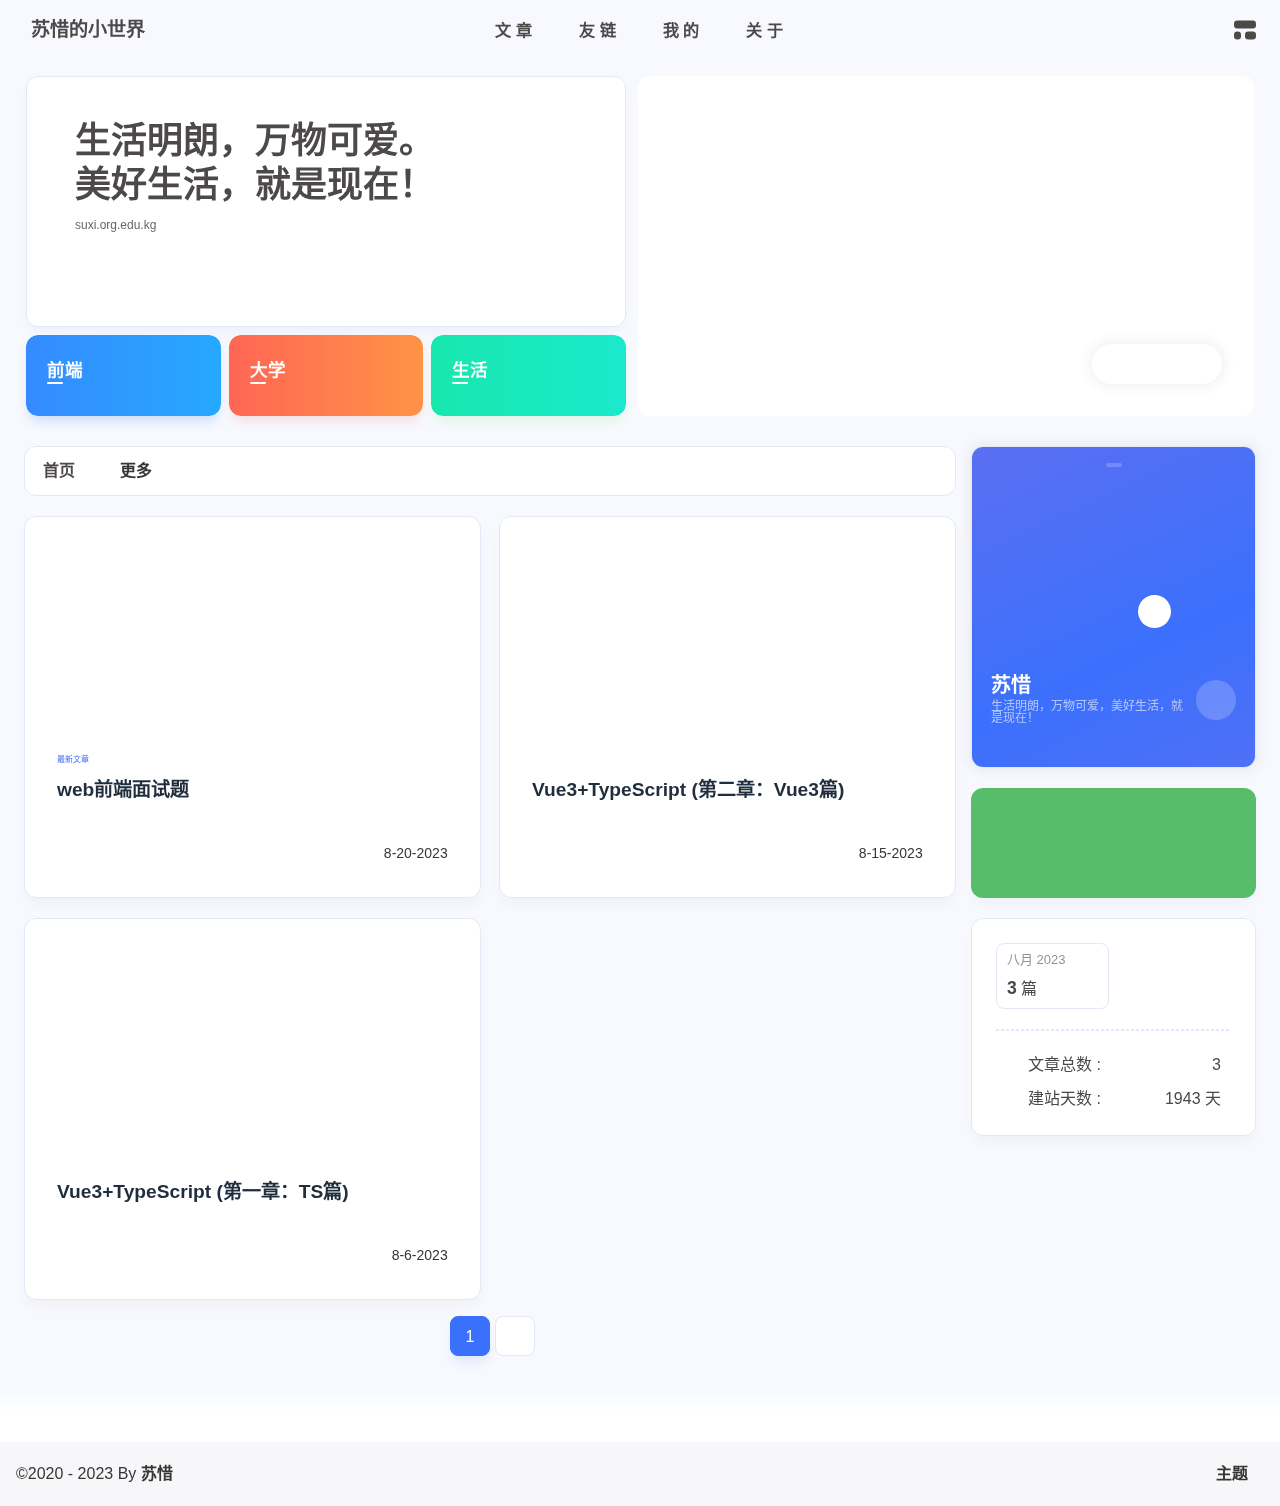
==== index.html @ 39a4e8c7 "Site updated: 2023-09-07 17:21:42" ====
<!DOCTYPE html><html lang="zh-CN" data-theme="light"><head><meta charset="UTF-8"><meta http-equiv="X-UA-Compatible" content="IE=edge"><meta name="viewport" content="width=device-width, initial-scale=1.0, user-scalable=no"><title>苏惜的小世界 - 生活明朗，万物可爱，美好生活，就是现在！</title><meta name="author" content="苏惜"><meta name="copyright" content="苏惜"><meta name="format-detection" content="telephone=no"><meta name="theme-color" content="#f7f9fe"><meta name="mobile-web-app-capable" content="yes"><meta name="apple-touch-fullscreen" content="yes"><meta name="apple-mobile-web-app-title" content="苏惜的小世界"><meta name="application-name" content="苏惜的小世界"><meta name="apple-mobile-web-app-capable" content="yes"><meta name="apple-mobile-web-app-status-bar-style" content="#f7f9fe"><meta property="og:type" content="website"><meta property="og:title" content="苏惜的小世界"><meta property="og:url" content="http://example.com/index.html"><meta property="og:site_name" content="苏惜的小世界"><meta property="og:description"><meta property="og:locale" content="zh-CN"><meta property="og:image" content="http://example.com/img/userimg.jpg"><meta property="article:author" content="苏惜"><meta property="article:tag"><meta name="twitter:card" content="summary"><meta name="twitter:image" content="http://example.com/img/userimg.jpg"><meta name="description"><link rel="shortcut icon" href="/img/userimg.jpg"><link rel="canonical" href="http://example.com/"><link rel="preconnect" href="//npm.elemecdn.com"/><link rel="preconnect" href="//npm.onmicrosoft.cn"/><meta name="google-site-verification" content="xxx"/><meta name="baidu-site-verification" content="code-xxx"/><meta name="msvalidate.01" content="xxx"/><link rel="stylesheet" href="/css/index.css"><link rel="stylesheet" href="https://cdn.cbd.int/node-snackbar@0.1.16/dist/snackbar.min.css" media="print" onload="this.media='all'"><link rel="stylesheet" href="https://cdn.cbd.int/@fancyapps/ui@5.0.20/dist/fancybox/fancybox.css" media="print" onload="this.media='all'"><script>const GLOBAL_CONFIG = {
  linkPageTop: undefined,
  postHeadAiDescription: {"enable":true,"gptName":"AnZhiYu","mode":"local","switchBtn":false,"btnLink":"https://afdian.net/item/886a79d4db6711eda42a52540025c377","randomNum":3,"basicWordCount":1000,"key":"xxxx","Referer":"https://xx.xx/"},
  diytitle: {"enable":true,"leaveTitle":"w(ﾟДﾟ)w 不要走！再看看嘛！","backTitle":"♪(^∇^*)欢迎肥来！"},
  LA51: undefined,
  greetingBox: undefined,
  twikooEnvId: '',
  commentBarrageConfig:undefined,
  root: '/',
  preloader: {"source":3},
  friends_vue_info: undefined,
  navMusic: true,
  mainTone: undefined,
  authorStatus: {"skills":null},
  algolia: undefined,
  localSearch: undefined,
  translate: {"defaultEncoding":2,"translateDelay":0,"msgToTraditionalChinese":"繁","msgToSimplifiedChinese":"简","rightMenuMsgToTraditionalChinese":"转为繁体","rightMenuMsgToSimplifiedChinese":"转为简体"},
  noticeOutdate: {"limitDay":365,"position":"top","messagePrev":"It has been","messageNext":"days since the last update, the content of the article may be outdated."},
  highlight: {"plugin":"highlighjs","highlightCopy":true,"highlightLang":true,"highlightHeightLimit":330},
  copy: {
    success: '复制成功',
    error: '复制错误',
    noSupport: '浏览器不支持'
  },
  relativeDate: {
    homepage: false,
    simplehomepage: true,
    post: false
  },
  runtime: '天',
  date_suffix: {
    just: '刚刚',
    min: '分钟前',
    hour: '小时前',
    day: '天前',
    month: '个月前'
  },
  copyright: {"copy":true,"copyrightEbable":false,"limitCount":50,"languages":{"author":"作者: 苏惜","link":"链接: ","source":"来源: 苏惜的小世界","info":"著作权归作者所有。商业转载请联系作者获得授权，非商业转载请注明出处。","copySuccess":"复制成功，复制和转载请标注本文地址"}},
  lightbox: 'fancybox',
  Snackbar: {"chs_to_cht":"你已切换为繁体","cht_to_chs":"你已切换为简体","day_to_night":"你已切换为深色模式","night_to_day":"你已切换为浅色模式","bgLight":"#3b70fc","bgDark":"#1f1f1f","position":"top-center"},
  source: {
    justifiedGallery: {
      js: 'https://cdn.cbd.int/flickr-justified-gallery@2.1.2/dist/fjGallery.min.js',
      css: 'https://cdn.cbd.int/flickr-justified-gallery@2.1.2/dist/fjGallery.css'
    }
  },
  isPhotoFigcaption: false,
  islazyload: true,
  isAnchor: false,
  shortcutKey: undefined,
  autoDarkmode: true
}</script><script id="config-diff">var GLOBAL_CONFIG_SITE = {
  configTitle: '苏惜的小世界',
  title: '苏惜的小世界',
  postAI: '',
  pageFillDescription: '',
  isPost: false,
  isHome: true,
  isHighlightShrink: false,
  isToc: false,
  postUpdate: '2023-09-07 17:21:39',
  postMainColor: '',
}</script><noscript><style type="text/css">
  #nav {
    opacity: 1
  }
  .justified-gallery img {
    opacity: 1
  }

  #recent-posts time,
  #post-meta time {
    display: inline !important
  }
</style></noscript><script>(win=>{
      win.saveToLocal = {
        set: (key, value, ttl) => {
          if (ttl === 0) return
          const now = Date.now()
          const expiry = now + ttl * 86400000
          const item = {
            value,
            expiry
          }
          localStorage.setItem(key, JSON.stringify(item))
        },
      
        get: key => {
          const itemStr = localStorage.getItem(key)
      
          if (!itemStr) {
            return undefined
          }
          const item = JSON.parse(itemStr)
          const now = Date.now()
      
          if (now > item.expiry) {
            localStorage.removeItem(key)
            return undefined
          }
          return item.value
        }
      }
    
      win.getScript = (url, attr = {}) => new Promise((resolve, reject) => {
        const script = document.createElement('script')
        script.src = url
        script.async = true
        script.onerror = reject
        script.onload = script.onreadystatechange = function() {
          const loadState = this.readyState
          if (loadState && loadState !== 'loaded' && loadState !== 'complete') return
          script.onload = script.onreadystatechange = null
          resolve()
        }

        Object.keys(attr).forEach(key => {
          script.setAttribute(key, attr[key])
        })

        document.head.appendChild(script)
      })
    
      win.getCSS = (url, id = false) => new Promise((resolve, reject) => {
        const link = document.createElement('link')
        link.rel = 'stylesheet'
        link.href = url
        if (id) link.id = id
        link.onerror = reject
        link.onload = link.onreadystatechange = function() {
          const loadState = this.readyState
          if (loadState && loadState !== 'loaded' && loadState !== 'complete') return
          link.onload = link.onreadystatechange = null
          resolve()
        }
        document.head.appendChild(link)
      })
    
      win.activateDarkMode = () => {
        document.documentElement.setAttribute('data-theme', 'dark')
        if (document.querySelector('meta[name="theme-color"]') !== null) {
          document.querySelector('meta[name="theme-color"]').setAttribute('content', '#18171d')
        }
      }
      win.activateLightMode = () => {
        document.documentElement.setAttribute('data-theme', 'light')
        if (document.querySelector('meta[name="theme-color"]') !== null) {
          document.querySelector('meta[name="theme-color"]').setAttribute('content', '#f7f9fe')
        }
      }
      const t = saveToLocal.get('theme')
    
          const isDarkMode = window.matchMedia('(prefers-color-scheme: dark)').matches
          const isLightMode = window.matchMedia('(prefers-color-scheme: light)').matches
          const isNotSpecified = window.matchMedia('(prefers-color-scheme: no-preference)').matches
          const hasNoSupport = !isDarkMode && !isLightMode && !isNotSpecified

          if (t === undefined) {
            if (isLightMode) activateLightMode()
            else if (isDarkMode) activateDarkMode()
            else if (isNotSpecified || hasNoSupport) {
              const now = new Date()
              const hour = now.getHours()
              const isNight = hour <= 6 || hour >= 18
              isNight ? activateDarkMode() : activateLightMode()
            }
            window.matchMedia('(prefers-color-scheme: dark)').addListener(e => {
              if (saveToLocal.get('theme') === undefined) {
                e.matches ? activateDarkMode() : activateLightMode()
              }
            })
          } else if (t === 'light') activateLightMode()
          else activateDarkMode()
        
      const asideStatus = saveToLocal.get('aside-status')
      if (asideStatus !== undefined) {
        if (asideStatus === 'hide') {
          document.documentElement.classList.add('hide-aside')
        } else {
          document.documentElement.classList.remove('hide-aside')
        }
      }
    
      const detectApple = () => {
        if(/iPad|iPhone|iPod|Macintosh/.test(navigator.userAgent)){
          document.documentElement.classList.add('apple')
        }
      }
      detectApple()
    })(window)</script><meta name="generator" content="Hexo 6.3.0"></head><body data-type="anzhiyu"><div id="web_bg"></div><div id="an_music_bg"></div><div id="loading-box" onclick="document.getElementById(&quot;loading-box&quot;).classList.add(&quot;loaded&quot;)"><div class="loading-bg"><img class="loading-img nolazyload" alt="加载头像" src="/img/userimg.jpg"/><div class="loading-image-dot"></div></div></div><script>const preloader = {
  endLoading: () => {
    document.getElementById('loading-box').classList.add("loaded");
  },
  initLoading: () => {
    document.getElementById('loading-box').classList.remove("loaded")
  }
}
window.addEventListener('load',()=> { preloader.endLoading() })
setTimeout(function(){preloader.endLoading();},10000)

if (true) {
  document.addEventListener('pjax:send', () => { preloader.initLoading() })
  document.addEventListener('pjax:complete', () => { preloader.endLoading() })
}</script><link rel="stylesheet" href="https://cdn.cbd.int/anzhiyu-theme-static@1.0.0/progress_bar/progress_bar.css"/><script async="async" src="https://cdn.cbd.int/pace-js@1.2.4/pace.min.js" data-pace-options="{ &quot;restartOnRequestAfter&quot;:false,&quot;eventLag&quot;:false}"></script><div class="page" id="body-wrap"><header class="not-top-img" id="page-header"><nav id="nav"><div id="nav-group"><span id="blog_name"><a id="site-name" href="/" accesskey="h"><div class="title">苏惜的小世界</div><i class="anzhiyufont anzhiyu-icon-house-chimney"></i></a></span><div class="mask-name-container"><div id="name-container"><a id="page-name" href="javascript:anzhiyu.scrollToDest(0, 500)">PAGE_NAME</a></div></div><div id="menus"><div class="menus_items"><div class="menus_item"><a class="site-page" href="javascript:void(0);"><span> 文章</span></a><ul class="menus_item_child"><li><a class="site-page child faa-parent animated-hover" href="/archives/"><i class="anzhiyufont anzhiyu-icon-box-archive faa-tada" style="font-size: 0.9em;"></i><span> 文章总览</span></a></li><li><a class="site-page child faa-parent animated-hover" href="/categories/"><i class="anzhiyufont anzhiyu-icon-shapes faa-tada" style="font-size: 0.9em;"></i><span> 分类</span></a></li><li><a class="site-page child faa-parent animated-hover" href="/tags/"><i class="anzhiyufont anzhiyu-icon-tags faa-tada" style="font-size: 0.9em;"></i><span> 标签</span></a></li></ul></div><div class="menus_item"><a class="site-page" href="javascript:void(0);"><span> 友链</span></a><ul class="menus_item_child"><li><a class="site-page child faa-parent animated-hover" href="/link/"><i class="anzhiyufont anzhiyu-icon-link faa-tada" style="font-size: 0.9em;"></i><span> 友人帐</span></a></li><li><a class="site-page child faa-parent animated-hover" href="/fcircle/"><i class="anzhiyufont anzhiyu-icon-artstation faa-tada" style="font-size: 0.9em;"></i><span> 朋友圈</span></a></li><li><a class="site-page child faa-parent animated-hover" href="/comments/"><i class="anzhiyufont anzhiyu-icon-envelope faa-tada" style="font-size: 0.9em;"></i><span> 留言板</span></a></li></ul></div><div class="menus_item"><a class="site-page" href="javascript:void(0);"><span> 我的</span></a><ul class="menus_item_child"><li><a class="site-page child faa-parent animated-hover" href="/music/"><i class="anzhiyufont anzhiyu-icon-music faa-tada" style="font-size: 0.9em;"></i><span> 音乐馆</span></a></li><li><a class="site-page child faa-parent animated-hover" href="/album/"><i class="anzhiyufont anzhiyu-icon-images faa-tada" style="font-size: 0.9em;"></i><span> 相册集</span></a></li><li><a class="site-page child faa-parent animated-hover" href="/air-conditioner/"><i class="anzhiyufont anzhiyu-icon-fan faa-tada" style="font-size: 0.9em;"></i><span> 小空调</span></a></li></ul></div><div class="menus_item"><a class="site-page" href="javascript:void(0);"><span> 关于</span></a><ul class="menus_item_child"><li><a class="site-page child faa-parent animated-hover" href="/about/"><i class="anzhiyufont anzhiyu-icon-paper-plane faa-tada" style="font-size: 0.9em;"></i><span> 关于本人</span></a></li><li><a class="site-page child faa-parent animated-hover" href="/essay/"><i class="anzhiyufont anzhiyu-icon-lightbulb faa-tada" style="font-size: 0.9em;"></i><span> 闲言碎语</span></a></li><li><a class="site-page child faa-parent animated-hover" href="javascript:toRandomPost()"><i class="anzhiyufont anzhiyu-icon-shoe-prints1 faa-tada" style="font-size: 0.9em;"></i><span> 随便逛逛</span></a></li></ul></div></div></div><div id="nav-right"><div class="nav-button" id="randomPost_button"><a class="site-page" onclick="toRandomPost()" title="随机前往一个文章" href="javascript:void(0);"><i class="anzhiyufont anzhiyu-icon-dice"></i></a></div><input id="center-console" type="checkbox"/><label class="widget" for="center-console" title="中控台" onclick="anzhiyu.switchConsole();"><i class="left"></i><i class="widget center"></i><i class="widget right"></i></label><div id="console"><div class="console-card-group-reward"><ul class="reward-all console-card"><li class="reward-item"><a href="/img/wxewm.png" target="_blank"><img class="post-qr-code-img" alt="微信" src= "[data-uri]" onerror="this.onerror=null,this.src=&quot;/img/404.jpg&quot;" data-lazy-src="/img/wxewm.png"/></a><div class="post-qr-code-desc">微信</div></li><li class="reward-item"><a href="/img/zfbewm.png" target="_blank"><img class="post-qr-code-img" alt="支付宝" src= "[data-uri]" onerror="this.onerror=null,this.src=&quot;/img/404.jpg&quot;" data-lazy-src="/img/zfbewm.png"/></a><div class="post-qr-code-desc">支付宝</div></li></ul></div><div class="console-card-group"><div class="console-card-group-left"><div class="console-card" id="card-newest-comments"><div class="card-content"><div class="author-content-item-tips">互动</div><span class="author-content-item-title"> 最新评论</span></div><div class="aside-list"><span>正在加载中...</span></div></div></div><div class="console-card-group-right"><div class="console-card tags"><div class="card-content"><div class="author-content-item-tips">兴趣点</div><span class="author-content-item-title">寻找你感兴趣的领域</span></div></div><div class="console-card history"><div class="item-headline"><i class="anzhiyufont anzhiyu-icon-box-archiv"></i><span>文章</span></div><div class="card-archives"><div class="item-headline"><i class="anzhiyufont anzhiyu-icon-archive"></i><span>归档</span></div><ul class="card-archive-list"><li class="card-archive-list-item"><a class="card-archive-list-link" href="/archives/2023/08/"><span class="card-archive-list-date">八月 2023</span><div class="card-archive-list-count-group"><span class="card-archive-list-count">3</span><span>篇</span></div></a></li></ul></div><hr/></div></div></div><div class="button-group"><div class="console-btn-item"><a class="darkmode_switchbutton" title="显示模式切换" href="javascript:void(0);"><i class="anzhiyufont anzhiyu-icon-moon"></i></a></div><div class="console-btn-item" id="consoleHideAside" onclick="anzhiyu.hideAsideBtn()" title="边栏显示控制"><a class="asideSwitch"><i class="anzhiyufont anzhiyu-icon-arrows-left-right"></i></a></div><div class="console-btn-item on" id="consoleCommentBarrage" onclick="anzhiyu.switchCommentBarrage()" title="热评开关"><a class="commentBarrage"><i class="anzhiyufont anzhiyu-icon-message"></i></a></div><div class="console-btn-item" id="consoleMusic" onclick="anzhiyu.musicToggle()" title="音乐开关"><a class="music-switch"><i class="anzhiyufont anzhiyu-icon-music"></i></a></div></div><div class="console-mask" onclick="anzhiyu.hideConsole()" href="javascript:void(0);"></div></div><div class="nav-button" id="nav-totop"><a class="totopbtn" href="javascript:void(0);"><i class="anzhiyufont anzhiyu-icon-arrow-up"></i><span id="percent" onclick="anzhiyu.scrollToDest(0,500)">0</span></a></div><div id="toggle-menu"><a class="site-page" href="javascript:void(0);" title="切换"><i class="anzhiyufont anzhiyu-icon-bars"></i></a></div></div></div></nav></header><main id="blog-container"><div id="home_top"><div class="swiper_container_card" style="height: auto;width: 100%"><div id="bannerGroup"><div id="random-banner"><div class="banners-title"><div class="banners-title-big">生活明朗，万物可爱。</div><div class="banners-title-big">美好生活，就是现在！</div><div class="banners-title-small">suxi.org.edu.kg</div></div><a id="random-hover" href="javascript:toRandomPost()"><i class="anzhiyufont anzhiyu-icon-paper-plane"></i><div class="bannerText">随便逛逛<i class="anzhiyufont anzhiyu-icon-arrow-right"></i></div></a></div><div class="categoryGroup"><div class="categoryItem" style="box-shadow:var(--anzhiyu-shadow-blue)"><a class="categoryButton blue" onclick="pjax.loadUrl(&quot;/categories/前端开发/&quot;);" href="javascript:void(0);"><span class="categoryButtonText">前端</span><i class="anzhiyufont anzhiyu-icon-dove"></i></a></div><div class="categoryItem" style="box-shadow:var(--anzhiyu-shadow-red)"><a class="categoryButton red" onclick="pjax.loadUrl(&quot;/categories/大学生涯/&quot;);" href="javascript:void(0);"><span class="categoryButtonText">大学</span><i class="anzhiyufont anzhiyu-icon-fire"></i></a></div><div class="categoryItem" style="box-shadow:var(--anzhiyu-shadow-green)"><a class="categoryButton green" onclick="pjax.loadUrl(&quot;/categories/生活日常/&quot;);" href="javascript:void(0);"><span class="categoryButtonText">生活</span><i class="anzhiyufont anzhiyu-icon-book"></i></a></div></div></div><div class="topGroup"><div class="recent-post-item" onclick="pjax.loadUrl(&quot;/2023/08/06/Vue3+TS%E7%AC%AC%E4%B8%80%E7%AB%A0/&quot;)"><div class="post_cover left_radius"><a href="2023/08/06/Vue3+TS第一章/" title="Vue3+TypeScript (第一章：TS篇)"><span class="recent-post-top-text">荐</span><img class="post_bg" onerror="this.onerror=null;this.src='/img/404.jpg'" alt="cover" src= "[data-uri]" onerror="this.onerror=null,this.src=&quot;/img/404.jpg&quot;" data-lazy-src="/img/default_cover.jpg"></a></div><div class="recent-post-info"><a class="article-title" href="2023/08/06/Vue3+TS第一章/" title="Vue3+TypeScript (第一章：TS篇)">Vue3+TypeScript (第一章：TS篇)</a></div></div><div class="recent-post-item" onclick="pjax.loadUrl(&quot;/2023/08/15/Vue3+TS%E7%AC%AC%E4%BA%8C%E7%AB%A0/&quot;)"><div class="post_cover left_radius"><a href="2023/08/15/Vue3+TS第二章/" title="Vue3+TypeScript (第二章：Vue3篇)"><span class="recent-post-top-text">荐</span><img class="post_bg" onerror="this.onerror=null;this.src='/img/404.jpg'" alt="cover" src= "[data-uri]" onerror="this.onerror=null,this.src=&quot;/img/404.jpg&quot;" data-lazy-src="/img/default_cover.jpg"></a></div><div class="recent-post-info"><a class="article-title" href="2023/08/15/Vue3+TS第二章/" title="Vue3+TypeScript (第二章：Vue3篇)">Vue3+TypeScript (第二章：Vue3篇)</a></div></div><div class="recent-post-item" onclick="pjax.loadUrl(&quot;/2023/08/20/%E9%9D%A2%E8%AF%95%E9%A2%98/&quot;)"><div class="post_cover left_radius"><a href="2023/08/20/面试题/" title="web前端面试题"><span class="recent-post-top-text">荐</span><img class="post_bg" onerror="this.onerror=null;this.src='/img/404.jpg'" alt="cover" src= "[data-uri]" onerror="this.onerror=null,this.src=&quot;/img/404.jpg&quot;" data-lazy-src="/img/default_cover.jpg"></a></div><div class="recent-post-info"><a class="article-title" href="2023/08/20/面试题/" title="web前端面试题">web前端面试题</a></div></div><a class="todayCard" id="todayCard" href="/" style="z-index: 1;"><div class="todayCard-info"><div class="todayCard-tips">新品主题</div><div class="todayCard-title">Theme-SuXi</div></div><img class="todayCard-cover" src= "[data-uri]" onerror="this.onerror=null,this.src=&quot;/img/404.jpg&quot;" data-lazy-src="https://p7.itc.cn/q_70/images03/20201027/383c274c1c494d9b97b683e3e162c497.jpeg" onerror="this.onerror=null;this.src='/img/404.jpg'" alt="封面"><div class="banner-button-group"><div class="banner-button" onclick="event.stopPropagation();event.preventDefault();anzhiyu.hideTodayCard();"><i class="anzhiyufont anzhiyu-icon-arrow-circle-right"></i><span class="banner-button-text">更多推荐</span></div></div></a></div><link rel="stylesheet"></div></div><div class="layout" id="content-inner"><div class="recent-posts" id="recent-posts"><div id="categoryBar"><div class="category-bar" id="category-bar"><div id="catalog-bar"><div id="catalog-list"><div class="catalog-list-item" id="首页"><a href="/">首页</a></div></div><div class="category-bar-next" id="category-bar-next" onclick="anzhiyu.scrollCategoryBarToRight()"><i class="anzhiyufont anzhiyu-icon-angle-double-right"></i></div><a class="catalog-more" href="/categories/">更多</a></div></div></div><div class="recent-post-item lastestpost-item" onclick="pjax.loadUrl('/2023/08/20/%E9%9D%A2%E8%AF%95%E9%A2%98/')"><a class="unvisited-post" href="/2023/08/20/%E9%9D%A2%E8%AF%95%E9%A2%98/" title="web前端面试题" style="
            left: 90px;">未读</a><div class="post_cover left"><a href="/2023/08/20/%E9%9D%A2%E8%AF%95%E9%A2%98/" title="web前端面试题" style="display: flex;height: 100%;"><img class="post_bg" src= "[data-uri]" onerror="this.onerror=null,this.src=&quot;/img/404.jpg&quot;" data-lazy-src="/img/default_cover.jpg" onerror="this.onerror=null;this.src='/img/404.jpg'" alt="web前端面试题" style="pointer-events: none"></a></div><div class="recent-post-info"><span class="newPost">最新文章</span><a class="article-title" href="/2023/08/20/%E9%9D%A2%E8%AF%95%E9%A2%98/" title="web前端面试题">web前端面试题</a><div class="article-meta-wrap"><span class="post-meta-date"><i class="anzhiyufont anzhiyu-icon-calendar-days" style="font-size: 15px; display:none"></i><span class="article-meta-label">发表于</span><time datetime="2023-08-20T09:30:24.000Z" title="发表于 2023-08-20 17:30:24">2023-08-20</time></span></div><div class="content">JavaScript普通函数与箭头函数的区别?
箭头函数没有原型对象prototype
箭头函数是匿名函数不能作为构造函数不能被new
箭头函数不能当作Generator函数，不能使用yeild关键字。
箭头函数不绑定arguments，取而代之用…rest参数解决
箭头函数不绑定this，会捕获他所在上下文的this值，作为自己的this值
箭头函数的 this永远指向其上下文的this ，任何方法都改变不了其指向，如 call() , bind() , apply()

Generator函数Generator函数也叫生成器函数是 ES6提供的一种异步编程解决方案Generator函数像一个状态机，保存了许多状态，并将这些状态作为遍历器对象返回为了和传统的函数区别，Generator函数function后面会跟着一个*号，函数内部通常有许多yield后跟着表达式表示状态。Generator函数特性1.传统的函数被调用后会立马执行，且一次执行到return结束，而Generator函数被调用时不会立马执行内部的语句，而是返回了一个遍历器对象，2.由遍历器对象的next()方法启动，遇 ...</div></div></div><div class="recent-post-item" onclick="pjax.loadUrl('/2023/08/15/Vue3+TS%E7%AC%AC%E4%BA%8C%E7%AB%A0/')"><a class="unvisited-post" href="/2023/08/15/Vue3+TS%E7%AC%AC%E4%BA%8C%E7%AB%A0/" title="Vue3+TypeScript (第二章：Vue3篇)" style="
            ">未读</a><div class="post_cover left"><a href="/2023/08/15/Vue3+TS%E7%AC%AC%E4%BA%8C%E7%AB%A0/" title="Vue3+TypeScript (第二章：Vue3篇)" style="display: flex;height: 100%;"><img class="post_bg" src= "[data-uri]" onerror="this.onerror=null,this.src=&quot;/img/404.jpg&quot;" data-lazy-src="/img/default_cover.jpg" onerror="this.onerror=null;this.src='/img/404.jpg'" alt="Vue3+TypeScript (第二章：Vue3篇)" style="pointer-events: none"></a></div><div class="recent-post-info"><a class="article-title" href="/2023/08/15/Vue3+TS%E7%AC%AC%E4%BA%8C%E7%AB%A0/" title="Vue3+TypeScript (第二章：Vue3篇)">Vue3+TypeScript (第二章：Vue3篇)</a><div class="article-meta-wrap"><span class="post-meta-date"><i class="anzhiyufont anzhiyu-icon-calendar-days" style="font-size: 15px; display:none"></i><span class="article-meta-label">发表于</span><time datetime="2023-08-15T02:45:02.000Z" title="发表于 2023-08-15 10:45:02">2023-08-15</time></span></div><div class="content">加油啊！
认识Vue33.1 了解相关信息
Vue.js 3.0 “One Piece” 正式版在今年9月份发布
2年多开发, 100+位贡献者, 2600+次提交, 600+次PR
Vue3支持vue2的大多数特性
更好的支持Typescript

3.2 性能提升:
打包大小减少41%
初次渲染快55%, 更新渲染快133%
内存减少54%
使用Proxy代替defineProperty实现数据响应式
重写虚拟DOM的实现和Tree-Shaking

3.3 新增特性
Composition (组合) API

setup  · ref 和 reactive  · computed 和 watch  · 新的生命周期函数  · provide与inject

新组件  · Fragment - 文档碎片  · Teleport - 瞬移组件的位置  · Suspense - 异步加载组件的loading界面

其它API更新  · 全局API的修改  · 将原来的全局API转移到应用对象  · 模板语法变化


创建vue3项目文档: https://cli.vuejs.org/z ...</div></div></div><div class="recent-post-item" onclick="pjax.loadUrl('/2023/08/06/Vue3+TS%E7%AC%AC%E4%B8%80%E7%AB%A0/')"><a class="unvisited-post" href="/2023/08/06/Vue3+TS%E7%AC%AC%E4%B8%80%E7%AB%A0/" title="Vue3+TypeScript (第一章：TS篇)" style="
            ">未读</a><div class="post_cover left"><a href="/2023/08/06/Vue3+TS%E7%AC%AC%E4%B8%80%E7%AB%A0/" title="Vue3+TypeScript (第一章：TS篇)" style="display: flex;height: 100%;"><img class="post_bg" src= "[data-uri]" onerror="this.onerror=null,this.src=&quot;/img/404.jpg&quot;" data-lazy-src="/img/default_cover.jpg" onerror="this.onerror=null;this.src='/img/404.jpg'" alt="Vue3+TypeScript (第一章：TS篇)" style="pointer-events: none"></a></div><div class="recent-post-info"><a class="article-title" href="/2023/08/06/Vue3+TS%E7%AC%AC%E4%B8%80%E7%AB%A0/" title="Vue3+TypeScript (第一章：TS篇)">Vue3+TypeScript (第一章：TS篇)</a><div class="article-meta-wrap"><span class="post-meta-date"><i class="anzhiyufont anzhiyu-icon-calendar-days" style="font-size: 15px; display:none"></i><span class="article-meta-label">发表于</span><time datetime="2023-08-06T04:02:36.000Z" title="发表于 2023-08-06 12:02:36">2023-08-06</time></span></div><div class="content">

Vue3+TypeScript？看这一篇就够了（由于东西太多我就分章写喽！）
1、TypeScript快速上手1.1 初识 TypeScript
TypeScript 的介绍TypeScript是一种由微软开发的开源、跨平台的编程语言。它是JavaScript的超集，最终会被编译为JavaScript代码。
2012年10月，微软发布了首个公开版本的TypeScript，2013年6月19日，在经历了一个预览版之后微软正式发布了正式版TypeScript
TypeScript的作者是安德斯·海尔斯伯格，C#的首席架构师。它是开源和跨平台的编程语言。
TypeScript扩展了JavaScript的语法，所以任何现有的JavaScript程序可以运行在TypeScript环境中。
TypeScript是为大型应用的开发而设计，并且可以编译为JavaScript。
TypeScript 是 JavaScript 的一个超集，主要提供了类型系统和对 ES6+ 的支持**，它由 Microsoft 开发，代码开源于 GitHub 上
TypeScript 是 JavaScript 的一个超 ...</div></div></div><nav id="pagination"><div class="pagination"><span class="page-number current">1</span><div class="toPageGroup"><input id="toPageText" oninput="value=value.replace(/[^0-9]/g,'')" maxlength="3" onkeyup="this.value=this.value.replace(/[^u4e00-u9fa5w]/g,'')" aria-label="toPage"><a id="toPageButton" onclick="anzhiyu.toPage()"><i class="anzhiyufont anzhiyu-icon-angles-right" style="font-weight: inherit; font-size: 1rem;"></i></a></div></div></nav></div><div class="aside-content" id="aside-content"><div class="card-widget card-info"><div class="card-content"><div class="author-info__sayhi" id="author-info__sayhi" onclick="anzhiyu.changeSayHelloText()"></div><div class="author-info-avatar"><img class="avatar-img" src= "[data-uri]" onerror="this.onerror=null,this.src=&quot;/img/404.jpg&quot;" data-lazy-src="/img/userimg.jpg" onerror="this.onerror=null;this.src='/img/friend_404.gif'" alt="avatar"/><div class="author-status"><img class="g-status" src= "[data-uri]" onerror="this.onerror=null,this.src=&quot;/img/404.jpg&quot;" data-lazy-src="/img/states.png" ait="status"/></div></div><div class="author-info__description"></div><div class="author-info__bottom-group"><a class="author-info__bottom-group-left" href="/"><h1 class="author-info__name">苏惜</h1><div class="author-info__desc">生活明朗，万物可爱，美好生活，就是现在！</div></a><div class="card-info-social-icons is-center"><a class="social-icon faa-parent animated-hover" href="https://github.com/suxi0212/suxi0212.github.io" target="_blank" title="Github"><i class="anzhiyufont anzhiyu-icon-github"></i></a></div></div></div></div><div class="card-widget anzhiyu-right-widget" id="card-wechat" onclick="null"><div id="flip-wrapper"><div id="flip-content"><div class="face" style="background: url(https://bu.dusays.com/2023/01/13/63c02edf44033.png) center center / 100% no-repeat"></div><div class="back face" style="background: url(/img/gzh.png) center center / 100% no-repeat"></div></div></div></div><div class="sticky_layout"><div class="card-widget"><div class="card-archives"><div class="item-headline"><i class="anzhiyufont anzhiyu-icon-archive"></i><span>归档</span></div><ul class="card-archive-list"><li class="card-archive-list-item"><a class="card-archive-list-link" href="/archives/2023/08/"><span class="card-archive-list-date">八月 2023</span><div class="card-archive-list-count-group"><span class="card-archive-list-count">3</span><span>篇</span></div></a></li></ul></div><hr/><div class="card-webinfo"><div class="item-headline"><i class="anzhiyufont anzhiyu-icon-chart-line"></i><span>网站资讯</span></div><div class="webinfo"><div class="webinfo-item"><div class="webinfo-item-title"><i class="anzhiyufont anzhiyu-icon-file-lines"></i><div class="item-name">文章总数 :</div></div><div class="item-count">3</div></div><div class="webinfo-item"><div class="webinfo-item-title"><i class="anzhiyufont anzhiyu-icon-stopwatch"></i><div class="item-name">建站天数 :</div></div><div class="item-count" id="runtimeshow" data-publishDate="2021-03-31T16:00:00.000Z"><i class="anzhiyufont anzhiyu-icon-spinner anzhiyu-spin"></i></div></div></div></div></div></div></div></div></main><footer id="footer"><div id="footer-wrap"></div><div id="footer-bar"><div class="footer-bar-links"><div class="footer-bar-left"><div id="footer-bar-tips"><div class="copyright">&copy;2020 - 2023 By <a class="footer-bar-link" href="/" title="苏惜" target="_blank">苏惜</a></div></div><div id="footer-type-tips"></div></div><div class="footer-bar-right"><a class="footer-bar-link" target="_blank" rel="noopener" href="https://github.com/anzhiyu-c/hexo-theme-anzhiyu" title="主题">主题</a></div></div></div></footer></div><div id="sidebar"><div id="menu-mask"></div><div id="sidebar-menus"><div class="sidebar-site-data site-data is-center"><a href="/archives/" title="archive"><div class="headline">文章</div><div class="length-num">3</div></a><a href="/tags/" title="tag"><div class="headline">标签</div><div class="length-num">0</div></a><a href="/categories/" title="category"><div class="headline">分类</div><div class="length-num">0</div></a></div><span class="sidebar-menu-item-title">功能</span><div class="sidebar-menu-item"><a class="darkmode_switchbutton menu-child" href="javascript:void(0);" title="显示模式"><i class="anzhiyufont anzhiyu-icon-circle-half-stroke"></i><span>显示模式</span></a></div><div class="back-menu-list-groups"><div class="back-menu-list-group"><div class="back-menu-list-title">网页</div><div class="back-menu-list"><a class="back-menu-item" target="_blank" rel="noopener" href="https://suxi.org.edu.kg/" title="博客"><img class="back-menu-item-icon" src= "[data-uri]" onerror="this.onerror=null,this.src=&quot;/img/404.jpg&quot;" data-lazy-src="/img/states.png" alt="博客"/><span class="back-menu-item-text">博客</span></a></div></div><div class="back-menu-list-group"><div class="back-menu-list-title">项目</div><div class="back-menu-list"><a class="back-menu-item" target="_blank" rel="noopener" href="http://localhost:4000/music" title="苏惜的音乐盒"><img class="back-menu-item-icon" src= "[data-uri]" onerror="this.onerror=null,this.src=&quot;/img/404.jpg&quot;" data-lazy-src="/img/userimg.jpg" alt="苏惜的音乐盒"/><span class="back-menu-item-text">苏惜的音乐盒</span></a></div></div></div><div class="menus_items"><div class="menus_item"><a class="site-page" href="javascript:void(0);"><span> 文章</span></a><ul class="menus_item_child"><li><a class="site-page child faa-parent animated-hover" href="/archives/"><i class="anzhiyufont anzhiyu-icon-box-archive faa-tada" style="font-size: 0.9em;"></i><span> 文章总览</span></a></li><li><a class="site-page child faa-parent animated-hover" href="/categories/"><i class="anzhiyufont anzhiyu-icon-shapes faa-tada" style="font-size: 0.9em;"></i><span> 分类</span></a></li><li><a class="site-page child faa-parent animated-hover" href="/tags/"><i class="anzhiyufont anzhiyu-icon-tags faa-tada" style="font-size: 0.9em;"></i><span> 标签</span></a></li></ul></div><div class="menus_item"><a class="site-page" href="javascript:void(0);"><span> 友链</span></a><ul class="menus_item_child"><li><a class="site-page child faa-parent animated-hover" href="/link/"><i class="anzhiyufont anzhiyu-icon-link faa-tada" style="font-size: 0.9em;"></i><span> 友人帐</span></a></li><li><a class="site-page child faa-parent animated-hover" href="/fcircle/"><i class="anzhiyufont anzhiyu-icon-artstation faa-tada" style="font-size: 0.9em;"></i><span> 朋友圈</span></a></li><li><a class="site-page child faa-parent animated-hover" href="/comments/"><i class="anzhiyufont anzhiyu-icon-envelope faa-tada" style="font-size: 0.9em;"></i><span> 留言板</span></a></li></ul></div><div class="menus_item"><a class="site-page" href="javascript:void(0);"><span> 我的</span></a><ul class="menus_item_child"><li><a class="site-page child faa-parent animated-hover" href="/music/"><i class="anzhiyufont anzhiyu-icon-music faa-tada" style="font-size: 0.9em;"></i><span> 音乐馆</span></a></li><li><a class="site-page child faa-parent animated-hover" href="/album/"><i class="anzhiyufont anzhiyu-icon-images faa-tada" style="font-size: 0.9em;"></i><span> 相册集</span></a></li><li><a class="site-page child faa-parent animated-hover" href="/air-conditioner/"><i class="anzhiyufont anzhiyu-icon-fan faa-tada" style="font-size: 0.9em;"></i><span> 小空调</span></a></li></ul></div><div class="menus_item"><a class="site-page" href="javascript:void(0);"><span> 关于</span></a><ul class="menus_item_child"><li><a class="site-page child faa-parent animated-hover" href="/about/"><i class="anzhiyufont anzhiyu-icon-paper-plane faa-tada" style="font-size: 0.9em;"></i><span> 关于本人</span></a></li><li><a class="site-page child faa-parent animated-hover" href="/essay/"><i class="anzhiyufont anzhiyu-icon-lightbulb faa-tada" style="font-size: 0.9em;"></i><span> 闲言碎语</span></a></li><li><a class="site-page child faa-parent animated-hover" href="javascript:toRandomPost()"><i class="anzhiyufont anzhiyu-icon-shoe-prints1 faa-tada" style="font-size: 0.9em;"></i><span> 随便逛逛</span></a></li></ul></div></div><span class="sidebar-menu-item-title">标签</span></div></div><div id="rightside"><div id="rightside-config-hide"><button id="translateLink" type="button" title="简繁转换">繁</button><button id="darkmode" type="button" title="浅色和深色模式转换"><i class="anzhiyufont anzhiyu-icon-circle-half-stroke"></i></button><button id="hide-aside-btn" type="button" title="单栏和双栏切换"><i class="anzhiyufont anzhiyu-icon-arrows-left-right"></i></button></div><div id="rightside-config-show"><button id="rightside-config" type="button" title="设置"><i class="anzhiyufont anzhiyu-icon-gear"></i></button><button id="go-up" type="button" title="回到顶部"><i class="anzhiyufont anzhiyu-icon-arrow-up"></i></button></div></div><div id="nav-music"><a id="nav-music-hoverTips" onclick="anzhiyu.musicToggle()" accesskey="m">播放音乐</a><div id="console-music-bg"></div><meting-js id="8152976493" server="netease" type="playlist" mutex="true" preload="none" theme="var(--anzhiyu-main)" data-lrctype="0" order="random"></meting-js></div><div id="rightMenu"><div class="rightMenu-group rightMenu-small"><div class="rightMenu-item" id="menu-backward"><i class="anzhiyufont anzhiyu-icon-arrow-left"></i></div><div class="rightMenu-item" id="menu-forward"><i class="anzhiyufont anzhiyu-icon-arrow-right"></i></div><div class="rightMenu-item" id="menu-refresh"><i class="anzhiyufont anzhiyu-icon-arrow-rotate-right" style="font-size: 1rem;"></i></div><div class="rightMenu-item" id="menu-top"><i class="anzhiyufont anzhiyu-icon-arrow-up"></i></div></div><div class="rightMenu-group rightMenu-line rightMenuPlugin"><div class="rightMenu-item" id="menu-copytext"><i class="anzhiyufont anzhiyu-icon-copy"></i><span>复制选中文本</span></div><div class="rightMenu-item" id="menu-pastetext"><i class="anzhiyufont anzhiyu-icon-paste"></i><span>粘贴文本</span></div><a class="rightMenu-item" id="menu-commenttext"><i class="anzhiyufont anzhiyu-icon-comment-medical"></i><span>引用到评论</span></a><div class="rightMenu-item" id="menu-newwindow"><i class="anzhiyufont anzhiyu-icon-window-restore"></i><span>新窗口打开</span></div><div class="rightMenu-item" id="menu-copylink"><i class="anzhiyufont anzhiyu-icon-link"></i><span>复制链接地址</span></div><div class="rightMenu-item" id="menu-copyimg"><i class="anzhiyufont anzhiyu-icon-images"></i><span>复制此图片</span></div><div class="rightMenu-item" id="menu-downloadimg"><i class="anzhiyufont anzhiyu-icon-download"></i><span>下载此图片</span></div><div class="rightMenu-item" id="menu-newwindowimg"><i class="anzhiyufont anzhiyu-icon-window-restore"></i><span>新窗口打开图片</span></div><div class="rightMenu-item" id="menu-search"><i class="anzhiyufont anzhiyu-icon-magnifying-glass"></i><span>站内搜索</span></div><div class="rightMenu-item" id="menu-searchBaidu"><i class="anzhiyufont anzhiyu-icon-magnifying-glass"></i><span>百度搜索</span></div><div class="rightMenu-item" id="menu-music-toggle"><i class="anzhiyufont anzhiyu-icon-play"></i><span>播放音乐</span></div><div class="rightMenu-item" id="menu-music-back"><i class="anzhiyufont anzhiyu-icon-backward"></i><span>切换到上一首</span></div><div class="rightMenu-item" id="menu-music-forward"><i class="anzhiyufont anzhiyu-icon-forward"></i><span>切换到下一首</span></div><div class="rightMenu-item" id="menu-music-playlist" onclick="window.open(&quot;https://y.qq.com/n/ryqq/playlist/8802438608&quot;, &quot;_blank&quot;);" style="display: none;"><i class="anzhiyufont anzhiyu-icon-radio"></i><span>查看所有歌曲</span></div><div class="rightMenu-item" id="menu-music-copyMusicName"><i class="anzhiyufont anzhiyu-icon-copy"></i><span>复制歌名</span></div></div><div class="rightMenu-group rightMenu-line rightMenuOther"><a class="rightMenu-item menu-link" id="menu-randomPost"><i class="anzhiyufont anzhiyu-icon-shuffle"></i><span>随便逛逛</span></a><a class="rightMenu-item menu-link" href="/categories/"><i class="anzhiyufont anzhiyu-icon-cube"></i><span>博客分类</span></a><a class="rightMenu-item menu-link" href="/tags/"><i class="anzhiyufont anzhiyu-icon-tags"></i><span>文章标签</span></a></div><div class="rightMenu-group rightMenu-line rightMenuOther"><a class="rightMenu-item" id="menu-copy" href="javascript:void(0);"><i class="anzhiyufont anzhiyu-icon-copy"></i><span>复制地址</span></a><a class="rightMenu-item" id="menu-commentBarrage" href="javascript:void(0);"><i class="anzhiyufont anzhiyu-icon-message"></i><span class="menu-commentBarrage-text">关闭热评</span></a><a class="rightMenu-item" id="menu-darkmode" href="javascript:void(0);"><i class="anzhiyufont anzhiyu-icon-circle-half-stroke"></i><span class="menu-darkmode-text">深色模式</span></a><a class="rightMenu-item" id="menu-translate" href="javascript:void(0);"><i class="anzhiyufont anzhiyu-icon-language"></i><span>轉為繁體</span></a></div></div><div id="rightmenu-mask"></div><div id="he-plugin-simple"></div><script>var WIDGET = {
  "CONFIG": {
    "modules": "0124",
    "background": "2",
    "tmpColor": "FFFFFF",
    "tmpSize": "16",
    "cityColor": "FFFFFF",
    "citySize": "16",
    "aqiColor": "E8D87B",
    "aqiSize": "16",
    "weatherIconSize": "24",
    "alertIconSize": "18",
    "padding": "10px 10px 10px 10px",
    "shadow": "0",
    "language": "auto",
    "borderRadius": "20",
    "fixed": "true",
    "vertical": "top",
    "horizontal": "left",
    "left": "20",
    "top": "7.1",
    "key": "df245676fb434a0691ead1c63341cd94"
  }
}
</script><link rel="stylesheet" href="https://widget.qweather.net/simple/static/css/he-simple.css?v=1.4.0"/><script src="https://widget.qweather.net/simple/static/js/he-simple.js?v=1.4.0"></script><div><script src="/js/utils.js"></script><script src="/js/main.js"></script><script src="/js/tw_cn.js"></script><script src="https://cdn.cbd.int/@fancyapps/ui@5.0.20/dist/fancybox/fancybox.umd.js"></script><script src="https://cdn.cbd.int/instant.page@5.2.0/instantpage.js" type="module"></script><script src="https://cdn.cbd.int/vanilla-lazyload@17.8.4/dist/lazyload.iife.min.js"></script><script src="https://cdn.cbd.int/node-snackbar@0.1.16/dist/snackbar.min.js"></script><canvas id="universe"></canvas><script async src="https://npm.elemecdn.com/anzhiyu-theme-static@1.0.0/dark/dark.js"></script><script>// 消除控制台打印
var HoldLog = console.log;
console.log = function () {};
let now1 = new Date();
queueMicrotask(() => {
  const Log = function () {
    HoldLog.apply(console, arguments);
  }; //在恢复前输出日志
  const grt = new Date("04/01/2021 00:00:00"); //此处修改你的建站时间或者网站上线时间
  now1.setTime(now1.getTime() + 250);
  const days = (now1 - grt) / 1000 / 60 / 60 / 24;
  const dnum = Math.floor(days);
  const ascll = [
    `欢迎使用!`,
    `生活明朗, 万物可爱`,
    `
     我是唐世闯欢迎来到我的博客世界！   
        `,
    "已上线",
    dnum,
    "天",
    "©2020 By  V1.6.4",
  ];
  const ascll2 = [`NCC2-036`, `调用前置摄像头拍照成功，识别为【小笨蛋】.`, `Photo captured: `, `🤪`];

  setTimeout(
    Log.bind(
      console,
      `\n%c${ascll[0]} %c ${ascll[1]} %c ${ascll[2]} %c${ascll[3]}%c ${ascll[4]}%c ${ascll[5]}\n\n%c ${ascll[6]}\n`,
      "color:#3b70fc",
      "",
      "color:#3b70fc",
      "color:#3b70fc",
      "",
      "color:#3b70fc",
      ""
    )
  );
  setTimeout(
    Log.bind(
      console,
      `%c ${ascll2[0]} %c ${ascll2[1]} %c \n${ascll2[2]} %c\n${ascll2[3]}\n`,
      "color:white; background-color:#4fd953",
      "",
      "",
      'background:url("https://npm.elemecdn.com/anzhiyu-blog@1.1.6/img/post/common/tinggge.gif") no-repeat;font-size:450%'
    )
  );

  setTimeout(Log.bind(console, "%c WELCOME %c 你好，小笨蛋.", "color:white; background-color:#4f90d9", ""));

  setTimeout(
    console.warn.bind(
      console,
      "%c ⚡ Powered by  %c 你正在访问 苏惜 的博客.",
      "color:white; background-color:#f0ad4e",
      ""
    )
  );

  setTimeout(Log.bind(console, "%c W23-12 %c 你已打开控制台.", "color:white; background-color:#4f90d9", ""));

  setTimeout(
    console.warn.bind(console, "%c S013-782 %c 你现在正处于监控中.", "color:white; background-color:#d9534f", "")
  );
});</script><script async src="/anzhiyu/random.js"></script><div class="js-pjax"><input type="hidden" name="page-type" id="page-type" value="anzhiyu"></div><script>var visitorMail = "visitor@anheyu.com";
</script><script async data-pjax src="https://cdn.cbd.int/anzhiyu-theme-static@1.0.0/waterfall/waterfall.js"></script><script src="https://lf3-cdn-tos.bytecdntp.com/cdn/expire-1-M/qrcodejs/1.0.0/qrcode.min.js"></script><link rel="stylesheet" href="https://cdn.cbd.int/anzhiyu-theme-static@1.1.9/icon/ali_iconfont_css.css"><link rel="stylesheet" href="https://cdn.cbd.int/anzhiyu-theme-static@1.0.0/aplayer/APlayer.min.css" media="print" onload="this.media='all'"><script src="https://cdn.cbd.int/anzhiyu-blog-static@1.0.1/js/APlayer.min.js"></script><script src="https://cdn.cbd.int/hexo-anzhiyu-music@1.0.1/assets/js/Meting2.min.js"></script><script src="https://cdn.cbd.int/pjax@0.2.8/pjax.min.js"></script><script>let pjaxSelectors = ["head > title","#config-diff","#body-wrap","#rightside-config-hide","#rightside-config-show",".js-pjax"]
var pjax = new Pjax({
  elements: 'a:not([target="_blank"])',
  selectors: pjaxSelectors,
  cacheBust: false,
  analytics: false,
  scrollRestoration: false
})

document.addEventListener('pjax:send', function () {
  // removeEventListener scroll 
  anzhiyu.removeGlobalFnEvent('pjax')
  anzhiyu.removeGlobalFnEvent('themeChange')

  document.getElementById('rightside').classList.remove('rightside-show')
  
  if (window.aplayers) {
    for (let i = 0; i < window.aplayers.length; i++) {
      if (!window.aplayers[i].options.fixed) {
        window.aplayers[i].destroy()
      }
    }
  }

  typeof typed === 'object' && typed.destroy()

  //reset readmode
  const $bodyClassList = document.body.classList
  $bodyClassList.contains('read-mode') && $bodyClassList.remove('read-mode')
})

document.addEventListener('pjax:complete', function () {
  window.refreshFn()

  document.querySelectorAll('script[data-pjax]').forEach(item => {
    const newScript = document.createElement('script')
    const content = item.text || item.textContent || item.innerHTML || ""
    Array.from(item.attributes).forEach(attr => newScript.setAttribute(attr.name, attr.value))
    newScript.appendChild(document.createTextNode(content))
    item.parentNode.replaceChild(newScript, item)
  })

  GLOBAL_CONFIG.islazyload && window.lazyLoadInstance.update()

  typeof chatBtnFn === 'function' && chatBtnFn()
  typeof panguInit === 'function' && panguInit()

  // google analytics
  typeof gtag === 'function' && gtag('config', '', {'page_path': window.location.pathname});

  // baidu analytics
  typeof _hmt === 'object' && _hmt.push(['_trackPageview',window.location.pathname]);

  typeof loadMeting === 'function' && document.getElementsByClassName('aplayer').length && loadMeting()

  // prismjs
  typeof Prism === 'object' && Prism.highlightAll()
})

document.addEventListener('pjax:error', e => {
  if (e.request.status === 404) {
    pjax.loadUrl('/404.html')
  }
})</script><script charset="UTF-8" src="https://cdn.cbd.int/anzhiyu-theme-static@1.1.5/accesskey/accesskey.js"></script></div><div id="popup-window"><div class="popup-window-title">通知</div><div class="popup-window-divider"></div><div class="popup-window-content"><div class="popup-tip">你好呀</div><div class="popup-link"><i class="anzhiyufont anzhiyu-icon-arrow-circle-right"></i></div></div></div></body></html>
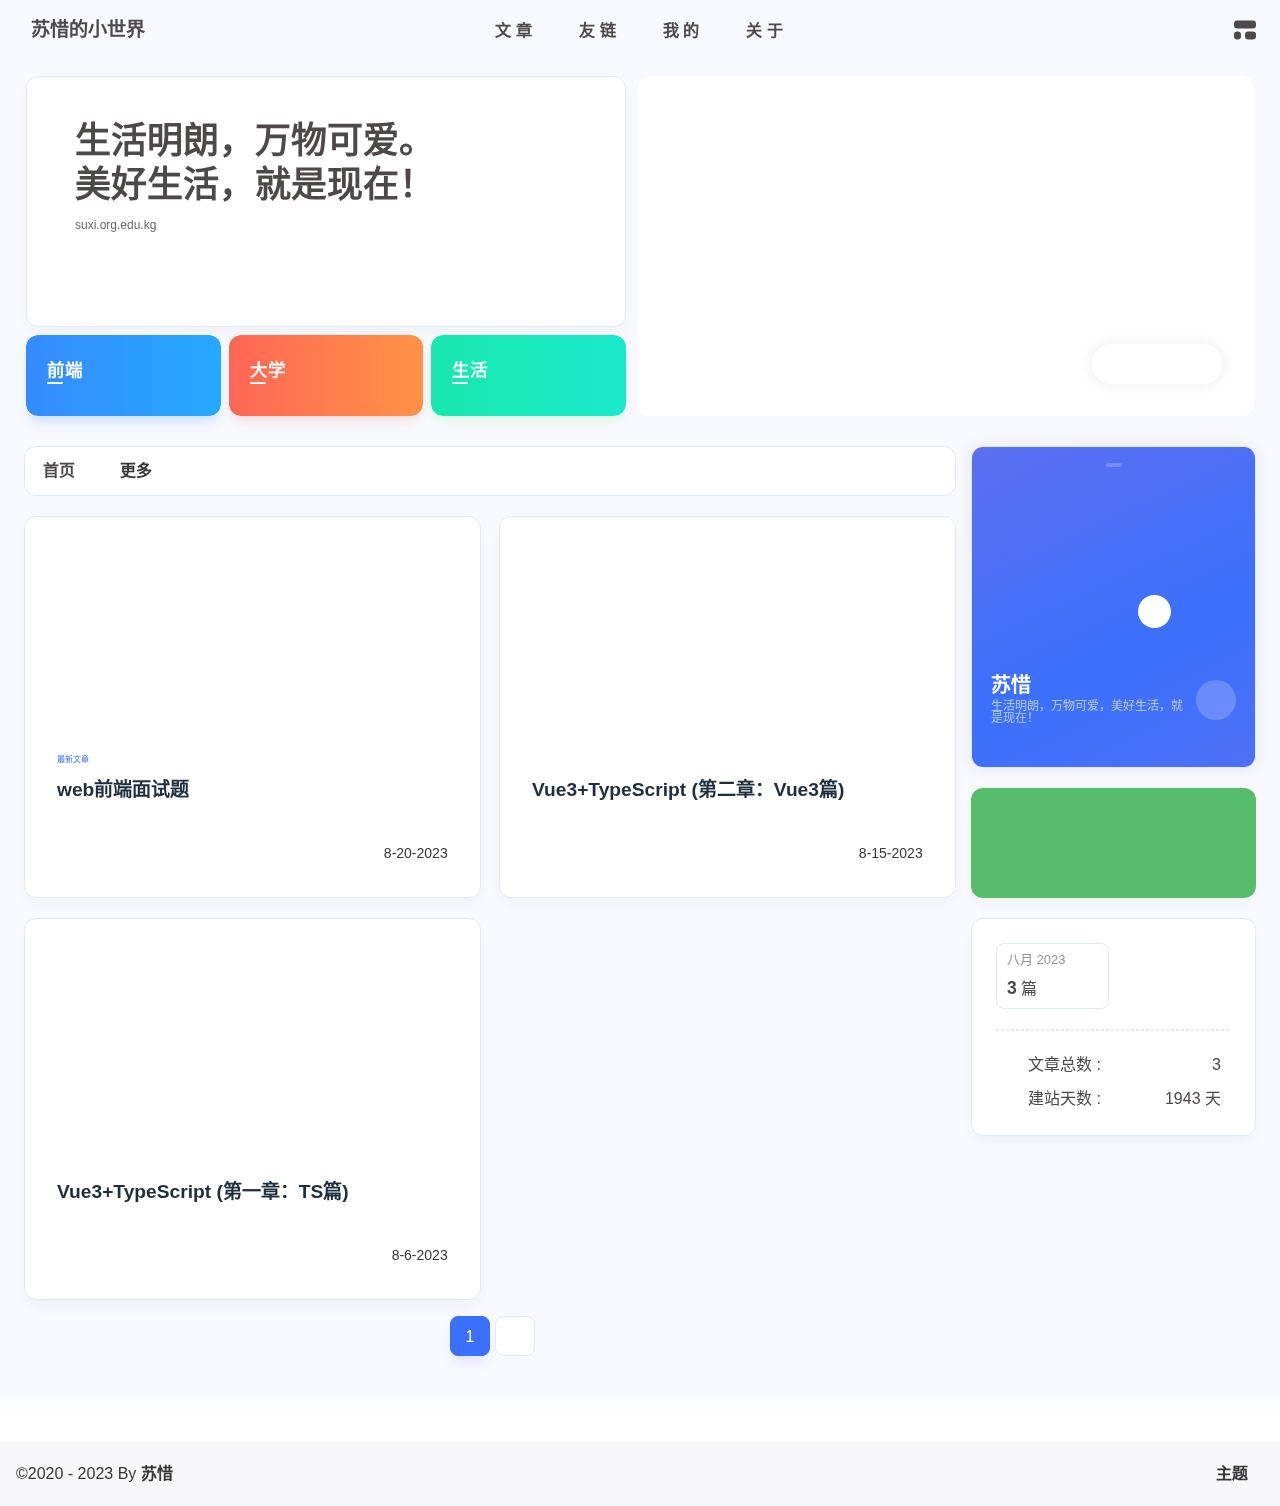
==== commit bdc76ee0: "Site updated: 2023-09-07 17:24:58" ====
--- a/index.html
+++ b/index.html
@@ -58,7 +58,7 @@
   isHome: true,
   isHighlightShrink: false,
   isToc: false,
-  postUpdate: '2023-09-07 17:21:39',
+  postUpdate: '2023-09-07 17:24:56',
   postMainColor: '',
 }</script><noscript><style type="text/css">
   #nav {
@@ -246,7 +246,7 @@
 TypeScript扩展了JavaScript的语法，所以任何现有的JavaScript程序可以运行在TypeScript环境中。
 TypeScript是为大型应用的开发而设计，并且可以编译为JavaScript。
 TypeScript 是 JavaScript 的一个超集，主要提供了类型系统和对 ES6+ 的支持**，它由 Microsoft 开发，代码开源于 GitHub 上
-TypeScript 是 JavaScript 的一个超 ...</div></div></div><nav id="pagination"><div class="pagination"><span class="page-number current">1</span><div class="toPageGroup"><input id="toPageText" oninput="value=value.replace(/[^0-9]/g,'')" maxlength="3" onkeyup="this.value=this.value.replace(/[^u4e00-u9fa5w]/g,'')" aria-label="toPage"><a id="toPageButton" onclick="anzhiyu.toPage()"><i class="anzhiyufont anzhiyu-icon-angles-right" style="font-weight: inherit; font-size: 1rem;"></i></a></div></div></nav></div><div class="aside-content" id="aside-content"><div class="card-widget card-info"><div class="card-content"><div class="author-info__sayhi" id="author-info__sayhi" onclick="anzhiyu.changeSayHelloText()"></div><div class="author-info-avatar"><img class="avatar-img" src= "[data-uri]" onerror="this.onerror=null,this.src=&quot;/img/404.jpg&quot;" data-lazy-src="/img/userimg.jpg" onerror="this.onerror=null;this.src='/img/friend_404.gif'" alt="avatar"/><div class="author-status"><img class="g-status" src= "[data-uri]" onerror="this.onerror=null,this.src=&quot;/img/404.jpg&quot;" data-lazy-src="/img/states.png" ait="status"/></div></div><div class="author-info__description"></div><div class="author-info__bottom-group"><a class="author-info__bottom-group-left" href="/"><h1 class="author-info__name">苏惜</h1><div class="author-info__desc">生活明朗，万物可爱，美好生活，就是现在！</div></a><div class="card-info-social-icons is-center"><a class="social-icon faa-parent animated-hover" href="https://github.com/suxi0212/suxi0212.github.io" target="_blank" title="Github"><i class="anzhiyufont anzhiyu-icon-github"></i></a></div></div></div></div><div class="card-widget anzhiyu-right-widget" id="card-wechat" onclick="null"><div id="flip-wrapper"><div id="flip-content"><div class="face" style="background: url(https://bu.dusays.com/2023/01/13/63c02edf44033.png) center center / 100% no-repeat"></div><div class="back face" style="background: url(/img/gzh.png) center center / 100% no-repeat"></div></div></div></div><div class="sticky_layout"><div class="card-widget"><div class="card-archives"><div class="item-headline"><i class="anzhiyufont anzhiyu-icon-archive"></i><span>归档</span></div><ul class="card-archive-list"><li class="card-archive-list-item"><a class="card-archive-list-link" href="/archives/2023/08/"><span class="card-archive-list-date">八月 2023</span><div class="card-archive-list-count-group"><span class="card-archive-list-count">3</span><span>篇</span></div></a></li></ul></div><hr/><div class="card-webinfo"><div class="item-headline"><i class="anzhiyufont anzhiyu-icon-chart-line"></i><span>网站资讯</span></div><div class="webinfo"><div class="webinfo-item"><div class="webinfo-item-title"><i class="anzhiyufont anzhiyu-icon-file-lines"></i><div class="item-name">文章总数 :</div></div><div class="item-count">3</div></div><div class="webinfo-item"><div class="webinfo-item-title"><i class="anzhiyufont anzhiyu-icon-stopwatch"></i><div class="item-name">建站天数 :</div></div><div class="item-count" id="runtimeshow" data-publishDate="2021-03-31T16:00:00.000Z"><i class="anzhiyufont anzhiyu-icon-spinner anzhiyu-spin"></i></div></div></div></div></div></div></div></div></main><footer id="footer"><div id="footer-wrap"></div><div id="footer-bar"><div class="footer-bar-links"><div class="footer-bar-left"><div id="footer-bar-tips"><div class="copyright">&copy;2020 - 2023 By <a class="footer-bar-link" href="/" title="苏惜" target="_blank">苏惜</a></div></div><div id="footer-type-tips"></div></div><div class="footer-bar-right"><a class="footer-bar-link" target="_blank" rel="noopener" href="https://github.com/anzhiyu-c/hexo-theme-anzhiyu" title="主题">主题</a></div></div></div></footer></div><div id="sidebar"><div id="menu-mask"></div><div id="sidebar-menus"><div class="sidebar-site-data site-data is-center"><a href="/archives/" title="archive"><div class="headline">文章</div><div class="length-num">3</div></a><a href="/tags/" title="tag"><div class="headline">标签</div><div class="length-num">0</div></a><a href="/categories/" title="category"><div class="headline">分类</div><div class="length-num">0</div></a></div><span class="sidebar-menu-item-title">功能</span><div class="sidebar-menu-item"><a class="darkmode_switchbutton menu-child" href="javascript:void(0);" title="显示模式"><i class="anzhiyufont anzhiyu-icon-circle-half-stroke"></i><span>显示模式</span></a></div><div class="back-menu-list-groups"><div class="back-menu-list-group"><div class="back-menu-list-title">网页</div><div class="back-menu-list"><a class="back-menu-item" target="_blank" rel="noopener" href="https://suxi.org.edu.kg/" title="博客"><img class="back-menu-item-icon" src= "[data-uri]" onerror="this.onerror=null,this.src=&quot;/img/404.jpg&quot;" data-lazy-src="/img/states.png" alt="博客"/><span class="back-menu-item-text">博客</span></a></div></div><div class="back-menu-list-group"><div class="back-menu-list-title">项目</div><div class="back-menu-list"><a class="back-menu-item" target="_blank" rel="noopener" href="http://localhost:4000/music" title="苏惜的音乐盒"><img class="back-menu-item-icon" src= "[data-uri]" onerror="this.onerror=null,this.src=&quot;/img/404.jpg&quot;" data-lazy-src="/img/userimg.jpg" alt="苏惜的音乐盒"/><span class="back-menu-item-text">苏惜的音乐盒</span></a></div></div></div><div class="menus_items"><div class="menus_item"><a class="site-page" href="javascript:void(0);"><span> 文章</span></a><ul class="menus_item_child"><li><a class="site-page child faa-parent animated-hover" href="/archives/"><i class="anzhiyufont anzhiyu-icon-box-archive faa-tada" style="font-size: 0.9em;"></i><span> 文章总览</span></a></li><li><a class="site-page child faa-parent animated-hover" href="/categories/"><i class="anzhiyufont anzhiyu-icon-shapes faa-tada" style="font-size: 0.9em;"></i><span> 分类</span></a></li><li><a class="site-page child faa-parent animated-hover" href="/tags/"><i class="anzhiyufont anzhiyu-icon-tags faa-tada" style="font-size: 0.9em;"></i><span> 标签</span></a></li></ul></div><div class="menus_item"><a class="site-page" href="javascript:void(0);"><span> 友链</span></a><ul class="menus_item_child"><li><a class="site-page child faa-parent animated-hover" href="/link/"><i class="anzhiyufont anzhiyu-icon-link faa-tada" style="font-size: 0.9em;"></i><span> 友人帐</span></a></li><li><a class="site-page child faa-parent animated-hover" href="/fcircle/"><i class="anzhiyufont anzhiyu-icon-artstation faa-tada" style="font-size: 0.9em;"></i><span> 朋友圈</span></a></li><li><a class="site-page child faa-parent animated-hover" href="/comments/"><i class="anzhiyufont anzhiyu-icon-envelope faa-tada" style="font-size: 0.9em;"></i><span> 留言板</span></a></li></ul></div><div class="menus_item"><a class="site-page" href="javascript:void(0);"><span> 我的</span></a><ul class="menus_item_child"><li><a class="site-page child faa-parent animated-hover" href="/music/"><i class="anzhiyufont anzhiyu-icon-music faa-tada" style="font-size: 0.9em;"></i><span> 音乐馆</span></a></li><li><a class="site-page child faa-parent animated-hover" href="/album/"><i class="anzhiyufont anzhiyu-icon-images faa-tada" style="font-size: 0.9em;"></i><span> 相册集</span></a></li><li><a class="site-page child faa-parent animated-hover" href="/air-conditioner/"><i class="anzhiyufont anzhiyu-icon-fan faa-tada" style="font-size: 0.9em;"></i><span> 小空调</span></a></li></ul></div><div class="menus_item"><a class="site-page" href="javascript:void(0);"><span> 关于</span></a><ul class="menus_item_child"><li><a class="site-page child faa-parent animated-hover" href="/about/"><i class="anzhiyufont anzhiyu-icon-paper-plane faa-tada" style="font-size: 0.9em;"></i><span> 关于本人</span></a></li><li><a class="site-page child faa-parent animated-hover" href="/essay/"><i class="anzhiyufont anzhiyu-icon-lightbulb faa-tada" style="font-size: 0.9em;"></i><span> 闲言碎语</span></a></li><li><a class="site-page child faa-parent animated-hover" href="javascript:toRandomPost()"><i class="anzhiyufont anzhiyu-icon-shoe-prints1 faa-tada" style="font-size: 0.9em;"></i><span> 随便逛逛</span></a></li></ul></div></div><span class="sidebar-menu-item-title">标签</span></div></div><div id="rightside"><div id="rightside-config-hide"><button id="translateLink" type="button" title="简繁转换">繁</button><button id="darkmode" type="button" title="浅色和深色模式转换"><i class="anzhiyufont anzhiyu-icon-circle-half-stroke"></i></button><button id="hide-aside-btn" type="button" title="单栏和双栏切换"><i class="anzhiyufont anzhiyu-icon-arrows-left-right"></i></button></div><div id="rightside-config-show"><button id="rightside-config" type="button" title="设置"><i class="anzhiyufont anzhiyu-icon-gear"></i></button><button id="go-up" type="button" title="回到顶部"><i class="anzhiyufont anzhiyu-icon-arrow-up"></i></button></div></div><div id="nav-music"><a id="nav-music-hoverTips" onclick="anzhiyu.musicToggle()" accesskey="m">播放音乐</a><div id="console-music-bg"></div><meting-js id="8152976493" server="netease" type="playlist" mutex="true" preload="none" theme="var(--anzhiyu-main)" data-lrctype="0" order="random"></meting-js></div><div id="rightMenu"><div class="rightMenu-group rightMenu-small"><div class="rightMenu-item" id="menu-backward"><i class="anzhiyufont anzhiyu-icon-arrow-left"></i></div><div class="rightMenu-item" id="menu-forward"><i class="anzhiyufont anzhiyu-icon-arrow-right"></i></div><div class="rightMenu-item" id="menu-refresh"><i class="anzhiyufont anzhiyu-icon-arrow-rotate-right" style="font-size: 1rem;"></i></div><div class="rightMenu-item" id="menu-top"><i class="anzhiyufont anzhiyu-icon-arrow-up"></i></div></div><div class="rightMenu-group rightMenu-line rightMenuPlugin"><div class="rightMenu-item" id="menu-copytext"><i class="anzhiyufont anzhiyu-icon-copy"></i><span>复制选中文本</span></div><div class="rightMenu-item" id="menu-pastetext"><i class="anzhiyufont anzhiyu-icon-paste"></i><span>粘贴文本</span></div><a class="rightMenu-item" id="menu-commenttext"><i class="anzhiyufont anzhiyu-icon-comment-medical"></i><span>引用到评论</span></a><div class="rightMenu-item" id="menu-newwindow"><i class="anzhiyufont anzhiyu-icon-window-restore"></i><span>新窗口打开</span></div><div class="rightMenu-item" id="menu-copylink"><i class="anzhiyufont anzhiyu-icon-link"></i><span>复制链接地址</span></div><div class="rightMenu-item" id="menu-copyimg"><i class="anzhiyufont anzhiyu-icon-images"></i><span>复制此图片</span></div><div class="rightMenu-item" id="menu-downloadimg"><i class="anzhiyufont anzhiyu-icon-download"></i><span>下载此图片</span></div><div class="rightMenu-item" id="menu-newwindowimg"><i class="anzhiyufont anzhiyu-icon-window-restore"></i><span>新窗口打开图片</span></div><div class="rightMenu-item" id="menu-search"><i class="anzhiyufont anzhiyu-icon-magnifying-glass"></i><span>站内搜索</span></div><div class="rightMenu-item" id="menu-searchBaidu"><i class="anzhiyufont anzhiyu-icon-magnifying-glass"></i><span>百度搜索</span></div><div class="rightMenu-item" id="menu-music-toggle"><i class="anzhiyufont anzhiyu-icon-play"></i><span>播放音乐</span></div><div class="rightMenu-item" id="menu-music-back"><i class="anzhiyufont anzhiyu-icon-backward"></i><span>切换到上一首</span></div><div class="rightMenu-item" id="menu-music-forward"><i class="anzhiyufont anzhiyu-icon-forward"></i><span>切换到下一首</span></div><div class="rightMenu-item" id="menu-music-playlist" onclick="window.open(&quot;https://y.qq.com/n/ryqq/playlist/8802438608&quot;, &quot;_blank&quot;);" style="display: none;"><i class="anzhiyufont anzhiyu-icon-radio"></i><span>查看所有歌曲</span></div><div class="rightMenu-item" id="menu-music-copyMusicName"><i class="anzhiyufont anzhiyu-icon-copy"></i><span>复制歌名</span></div></div><div class="rightMenu-group rightMenu-line rightMenuOther"><a class="rightMenu-item menu-link" id="menu-randomPost"><i class="anzhiyufont anzhiyu-icon-shuffle"></i><span>随便逛逛</span></a><a class="rightMenu-item menu-link" href="/categories/"><i class="anzhiyufont anzhiyu-icon-cube"></i><span>博客分类</span></a><a class="rightMenu-item menu-link" href="/tags/"><i class="anzhiyufont anzhiyu-icon-tags"></i><span>文章标签</span></a></div><div class="rightMenu-group rightMenu-line rightMenuOther"><a class="rightMenu-item" id="menu-copy" href="javascript:void(0);"><i class="anzhiyufont anzhiyu-icon-copy"></i><span>复制地址</span></a><a class="rightMenu-item" id="menu-commentBarrage" href="javascript:void(0);"><i class="anzhiyufont anzhiyu-icon-message"></i><span class="menu-commentBarrage-text">关闭热评</span></a><a class="rightMenu-item" id="menu-darkmode" href="javascript:void(0);"><i class="anzhiyufont anzhiyu-icon-circle-half-stroke"></i><span class="menu-darkmode-text">深色模式</span></a><a class="rightMenu-item" id="menu-translate" href="javascript:void(0);"><i class="anzhiyufont anzhiyu-icon-language"></i><span>轉為繁體</span></a></div></div><div id="rightmenu-mask"></div><div id="he-plugin-simple"></div><script>var WIDGET = {
+TypeScript 是 JavaScript 的一个超 ...</div></div></div><nav id="pagination"><div class="pagination"><span class="page-number current">1</span><div class="toPageGroup"><input id="toPageText" oninput="value=value.replace(/[^0-9]/g,'')" maxlength="3" onkeyup="this.value=this.value.replace(/[^u4e00-u9fa5w]/g,'')" aria-label="toPage"><a id="toPageButton" onclick="anzhiyu.toPage()"><i class="anzhiyufont anzhiyu-icon-angles-right" style="font-weight: inherit; font-size: 1rem;"></i></a></div></div></nav></div><div class="aside-content" id="aside-content"><div class="card-widget card-info"><div class="card-content"><div class="author-info__sayhi" id="author-info__sayhi" onclick="anzhiyu.changeSayHelloText()"></div><div class="author-info-avatar"><img class="avatar-img" src= "[data-uri]" onerror="this.onerror=null,this.src=&quot;/img/404.jpg&quot;" data-lazy-src="/img/userimg.jpg" onerror="this.onerror=null;this.src='/img/friend_404.gif'" alt="avatar"/><div class="author-status"><img class="g-status" src= "[data-uri]" onerror="this.onerror=null,this.src=&quot;/img/404.jpg&quot;" data-lazy-src="/img/states.png" ait="status"/></div></div><div class="author-info__description"></div><div class="author-info__bottom-group"><a class="author-info__bottom-group-left" href="/"><h1 class="author-info__name">苏惜</h1><div class="author-info__desc">生活明朗，万物可爱，美好生活，就是现在！</div></a><div class="card-info-social-icons is-center"><a class="social-icon faa-parent animated-hover" href="https://github.com/suxi0212/suxi0212.github.io" target="_blank" title="Github"><i class="anzhiyufont anzhiyu-icon-github"></i></a></div></div></div></div><div class="card-widget anzhiyu-right-widget" id="card-wechat" onclick="null"><div id="flip-wrapper"><div id="flip-content"><div class="face" style="background: url(https://bu.dusays.com/2023/01/13/63c02edf44033.png) center center / 100% no-repeat"></div><div class="back face" style="background: url(/img/gzh.png) center center / 100% no-repeat"></div></div></div></div><div class="sticky_layout"><div class="card-widget"><div class="card-archives"><div class="item-headline"><i class="anzhiyufont anzhiyu-icon-archive"></i><span>归档</span></div><ul class="card-archive-list"><li class="card-archive-list-item"><a class="card-archive-list-link" href="/archives/2023/08/"><span class="card-archive-list-date">八月 2023</span><div class="card-archive-list-count-group"><span class="card-archive-list-count">3</span><span>篇</span></div></a></li></ul></div><hr/><div class="card-webinfo"><div class="item-headline"><i class="anzhiyufont anzhiyu-icon-chart-line"></i><span>网站资讯</span></div><div class="webinfo"><div class="webinfo-item"><div class="webinfo-item-title"><i class="anzhiyufont anzhiyu-icon-file-lines"></i><div class="item-name">文章总数 :</div></div><div class="item-count">3</div></div><div class="webinfo-item"><div class="webinfo-item-title"><i class="anzhiyufont anzhiyu-icon-stopwatch"></i><div class="item-name">建站天数 :</div></div><div class="item-count" id="runtimeshow" data-publishDate="2021-03-31T16:00:00.000Z"><i class="anzhiyufont anzhiyu-icon-spinner anzhiyu-spin"></i></div></div></div></div></div></div></div></div></main><footer id="footer"><div id="footer-wrap"></div><div id="footer-bar"><div class="footer-bar-links"><div class="footer-bar-left"><div id="footer-bar-tips"><div class="copyright">&copy;2020 - 2023 By <a class="footer-bar-link" href="/" title="苏惜" target="_blank">苏惜</a></div></div><div id="footer-type-tips"></div></div><div class="footer-bar-right"><a class="footer-bar-link" target="_blank" rel="noopener" href="https://github.com/anzhiyu-c/hexo-theme-anzhiyu" title="主题">主题</a></div></div></div></footer></div><div id="sidebar"><div id="menu-mask"></div><div id="sidebar-menus"><div class="sidebar-site-data site-data is-center"><a href="/archives/" title="archive"><div class="headline">文章</div><div class="length-num">3</div></a><a href="/tags/" title="tag"><div class="headline">标签</div><div class="length-num">0</div></a><a href="/categories/" title="category"><div class="headline">分类</div><div class="length-num">0</div></a></div><span class="sidebar-menu-item-title">功能</span><div class="sidebar-menu-item"><a class="darkmode_switchbutton menu-child" href="javascript:void(0);" title="显示模式"><i class="anzhiyufont anzhiyu-icon-circle-half-stroke"></i><span>显示模式</span></a></div><div class="back-menu-list-groups"><div class="back-menu-list-group"><div class="back-menu-list-title">网页</div><div class="back-menu-list"><a class="back-menu-item" target="_blank" rel="noopener" href="https://suxi.org.edu.kg/" title="博客"><img class="back-menu-item-icon" src= "[data-uri]" onerror="this.onerror=null,this.src=&quot;/img/404.jpg&quot;" data-lazy-src="/img/states.png" alt="博客"/><span class="back-menu-item-text">博客</span></a></div></div><div class="back-menu-list-group"><div class="back-menu-list-title">项目</div><div class="back-menu-list"><a class="back-menu-item" target="_blank" rel="noopener" href="https://suxi.org.edu.kg/music/" title="苏惜的音乐盒"><img class="back-menu-item-icon" src= "[data-uri]" onerror="this.onerror=null,this.src=&quot;/img/404.jpg&quot;" data-lazy-src="/img/userimg.jpg" alt="苏惜的音乐盒"/><span class="back-menu-item-text">苏惜的音乐盒</span></a></div></div></div><div class="menus_items"><div class="menus_item"><a class="site-page" href="javascript:void(0);"><span> 文章</span></a><ul class="menus_item_child"><li><a class="site-page child faa-parent animated-hover" href="/archives/"><i class="anzhiyufont anzhiyu-icon-box-archive faa-tada" style="font-size: 0.9em;"></i><span> 文章总览</span></a></li><li><a class="site-page child faa-parent animated-hover" href="/categories/"><i class="anzhiyufont anzhiyu-icon-shapes faa-tada" style="font-size: 0.9em;"></i><span> 分类</span></a></li><li><a class="site-page child faa-parent animated-hover" href="/tags/"><i class="anzhiyufont anzhiyu-icon-tags faa-tada" style="font-size: 0.9em;"></i><span> 标签</span></a></li></ul></div><div class="menus_item"><a class="site-page" href="javascript:void(0);"><span> 友链</span></a><ul class="menus_item_child"><li><a class="site-page child faa-parent animated-hover" href="/link/"><i class="anzhiyufont anzhiyu-icon-link faa-tada" style="font-size: 0.9em;"></i><span> 友人帐</span></a></li><li><a class="site-page child faa-parent animated-hover" href="/fcircle/"><i class="anzhiyufont anzhiyu-icon-artstation faa-tada" style="font-size: 0.9em;"></i><span> 朋友圈</span></a></li><li><a class="site-page child faa-parent animated-hover" href="/comments/"><i class="anzhiyufont anzhiyu-icon-envelope faa-tada" style="font-size: 0.9em;"></i><span> 留言板</span></a></li></ul></div><div class="menus_item"><a class="site-page" href="javascript:void(0);"><span> 我的</span></a><ul class="menus_item_child"><li><a class="site-page child faa-parent animated-hover" href="/music/"><i class="anzhiyufont anzhiyu-icon-music faa-tada" style="font-size: 0.9em;"></i><span> 音乐馆</span></a></li><li><a class="site-page child faa-parent animated-hover" href="/album/"><i class="anzhiyufont anzhiyu-icon-images faa-tada" style="font-size: 0.9em;"></i><span> 相册集</span></a></li><li><a class="site-page child faa-parent animated-hover" href="/air-conditioner/"><i class="anzhiyufont anzhiyu-icon-fan faa-tada" style="font-size: 0.9em;"></i><span> 小空调</span></a></li></ul></div><div class="menus_item"><a class="site-page" href="javascript:void(0);"><span> 关于</span></a><ul class="menus_item_child"><li><a class="site-page child faa-parent animated-hover" href="/about/"><i class="anzhiyufont anzhiyu-icon-paper-plane faa-tada" style="font-size: 0.9em;"></i><span> 关于本人</span></a></li><li><a class="site-page child faa-parent animated-hover" href="/essay/"><i class="anzhiyufont anzhiyu-icon-lightbulb faa-tada" style="font-size: 0.9em;"></i><span> 闲言碎语</span></a></li><li><a class="site-page child faa-parent animated-hover" href="javascript:toRandomPost()"><i class="anzhiyufont anzhiyu-icon-shoe-prints1 faa-tada" style="font-size: 0.9em;"></i><span> 随便逛逛</span></a></li></ul></div></div><span class="sidebar-menu-item-title">标签</span></div></div><div id="rightside"><div id="rightside-config-hide"><button id="translateLink" type="button" title="简繁转换">繁</button><button id="darkmode" type="button" title="浅色和深色模式转换"><i class="anzhiyufont anzhiyu-icon-circle-half-stroke"></i></button><button id="hide-aside-btn" type="button" title="单栏和双栏切换"><i class="anzhiyufont anzhiyu-icon-arrows-left-right"></i></button></div><div id="rightside-config-show"><button id="rightside-config" type="button" title="设置"><i class="anzhiyufont anzhiyu-icon-gear"></i></button><button id="go-up" type="button" title="回到顶部"><i class="anzhiyufont anzhiyu-icon-arrow-up"></i></button></div></div><div id="nav-music"><a id="nav-music-hoverTips" onclick="anzhiyu.musicToggle()" accesskey="m">播放音乐</a><div id="console-music-bg"></div><meting-js id="8152976493" server="netease" type="playlist" mutex="true" preload="none" theme="var(--anzhiyu-main)" data-lrctype="0" order="random"></meting-js></div><div id="rightMenu"><div class="rightMenu-group rightMenu-small"><div class="rightMenu-item" id="menu-backward"><i class="anzhiyufont anzhiyu-icon-arrow-left"></i></div><div class="rightMenu-item" id="menu-forward"><i class="anzhiyufont anzhiyu-icon-arrow-right"></i></div><div class="rightMenu-item" id="menu-refresh"><i class="anzhiyufont anzhiyu-icon-arrow-rotate-right" style="font-size: 1rem;"></i></div><div class="rightMenu-item" id="menu-top"><i class="anzhiyufont anzhiyu-icon-arrow-up"></i></div></div><div class="rightMenu-group rightMenu-line rightMenuPlugin"><div class="rightMenu-item" id="menu-copytext"><i class="anzhiyufont anzhiyu-icon-copy"></i><span>复制选中文本</span></div><div class="rightMenu-item" id="menu-pastetext"><i class="anzhiyufont anzhiyu-icon-paste"></i><span>粘贴文本</span></div><a class="rightMenu-item" id="menu-commenttext"><i class="anzhiyufont anzhiyu-icon-comment-medical"></i><span>引用到评论</span></a><div class="rightMenu-item" id="menu-newwindow"><i class="anzhiyufont anzhiyu-icon-window-restore"></i><span>新窗口打开</span></div><div class="rightMenu-item" id="menu-copylink"><i class="anzhiyufont anzhiyu-icon-link"></i><span>复制链接地址</span></div><div class="rightMenu-item" id="menu-copyimg"><i class="anzhiyufont anzhiyu-icon-images"></i><span>复制此图片</span></div><div class="rightMenu-item" id="menu-downloadimg"><i class="anzhiyufont anzhiyu-icon-download"></i><span>下载此图片</span></div><div class="rightMenu-item" id="menu-newwindowimg"><i class="anzhiyufont anzhiyu-icon-window-restore"></i><span>新窗口打开图片</span></div><div class="rightMenu-item" id="menu-search"><i class="anzhiyufont anzhiyu-icon-magnifying-glass"></i><span>站内搜索</span></div><div class="rightMenu-item" id="menu-searchBaidu"><i class="anzhiyufont anzhiyu-icon-magnifying-glass"></i><span>百度搜索</span></div><div class="rightMenu-item" id="menu-music-toggle"><i class="anzhiyufont anzhiyu-icon-play"></i><span>播放音乐</span></div><div class="rightMenu-item" id="menu-music-back"><i class="anzhiyufont anzhiyu-icon-backward"></i><span>切换到上一首</span></div><div class="rightMenu-item" id="menu-music-forward"><i class="anzhiyufont anzhiyu-icon-forward"></i><span>切换到下一首</span></div><div class="rightMenu-item" id="menu-music-playlist" onclick="window.open(&quot;https://y.qq.com/n/ryqq/playlist/8802438608&quot;, &quot;_blank&quot;);" style="display: none;"><i class="anzhiyufont anzhiyu-icon-radio"></i><span>查看所有歌曲</span></div><div class="rightMenu-item" id="menu-music-copyMusicName"><i class="anzhiyufont anzhiyu-icon-copy"></i><span>复制歌名</span></div></div><div class="rightMenu-group rightMenu-line rightMenuOther"><a class="rightMenu-item menu-link" id="menu-randomPost"><i class="anzhiyufont anzhiyu-icon-shuffle"></i><span>随便逛逛</span></a><a class="rightMenu-item menu-link" href="/categories/"><i class="anzhiyufont anzhiyu-icon-cube"></i><span>博客分类</span></a><a class="rightMenu-item menu-link" href="/tags/"><i class="anzhiyufont anzhiyu-icon-tags"></i><span>文章标签</span></a></div><div class="rightMenu-group rightMenu-line rightMenuOther"><a class="rightMenu-item" id="menu-copy" href="javascript:void(0);"><i class="anzhiyufont anzhiyu-icon-copy"></i><span>复制地址</span></a><a class="rightMenu-item" id="menu-commentBarrage" href="javascript:void(0);"><i class="anzhiyufont anzhiyu-icon-message"></i><span class="menu-commentBarrage-text">关闭热评</span></a><a class="rightMenu-item" id="menu-darkmode" href="javascript:void(0);"><i class="anzhiyufont anzhiyu-icon-circle-half-stroke"></i><span class="menu-darkmode-text">深色模式</span></a><a class="rightMenu-item" id="menu-translate" href="javascript:void(0);"><i class="anzhiyufont anzhiyu-icon-language"></i><span>轉為繁體</span></a></div></div><div id="rightmenu-mask"></div><div id="he-plugin-simple"></div><script>var WIDGET = {
   "CONFIG": {
     "modules": "0124",
     "background": "2",
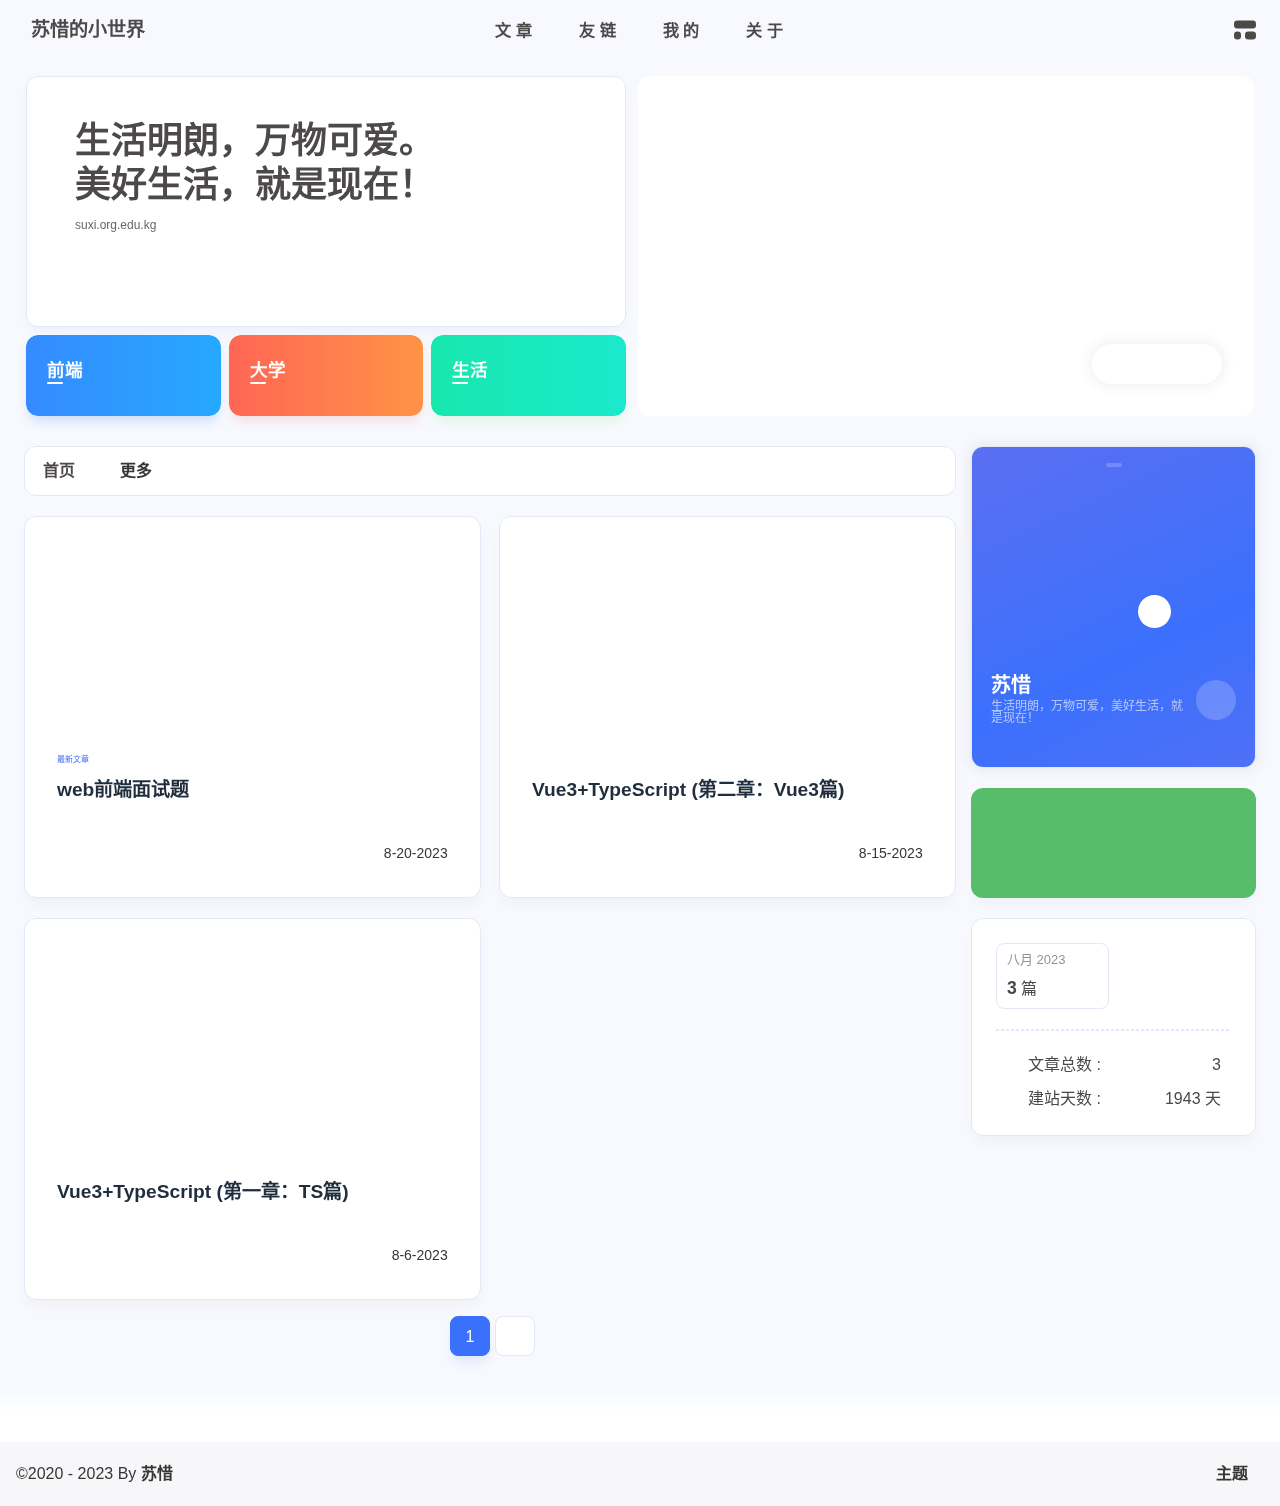
==== commit 9b42fcb6: "Site updated: 2023-09-07 17:27:18" ====
--- a/index.html
+++ b/index.html
@@ -58,7 +58,7 @@
   isHome: true,
   isHighlightShrink: false,
   isToc: false,
-  postUpdate: '2023-09-07 17:24:56',
+  postUpdate: '2023-09-07 17:27:15',
   postMainColor: '',
 }</script><noscript><style type="text/css">
   #nav {
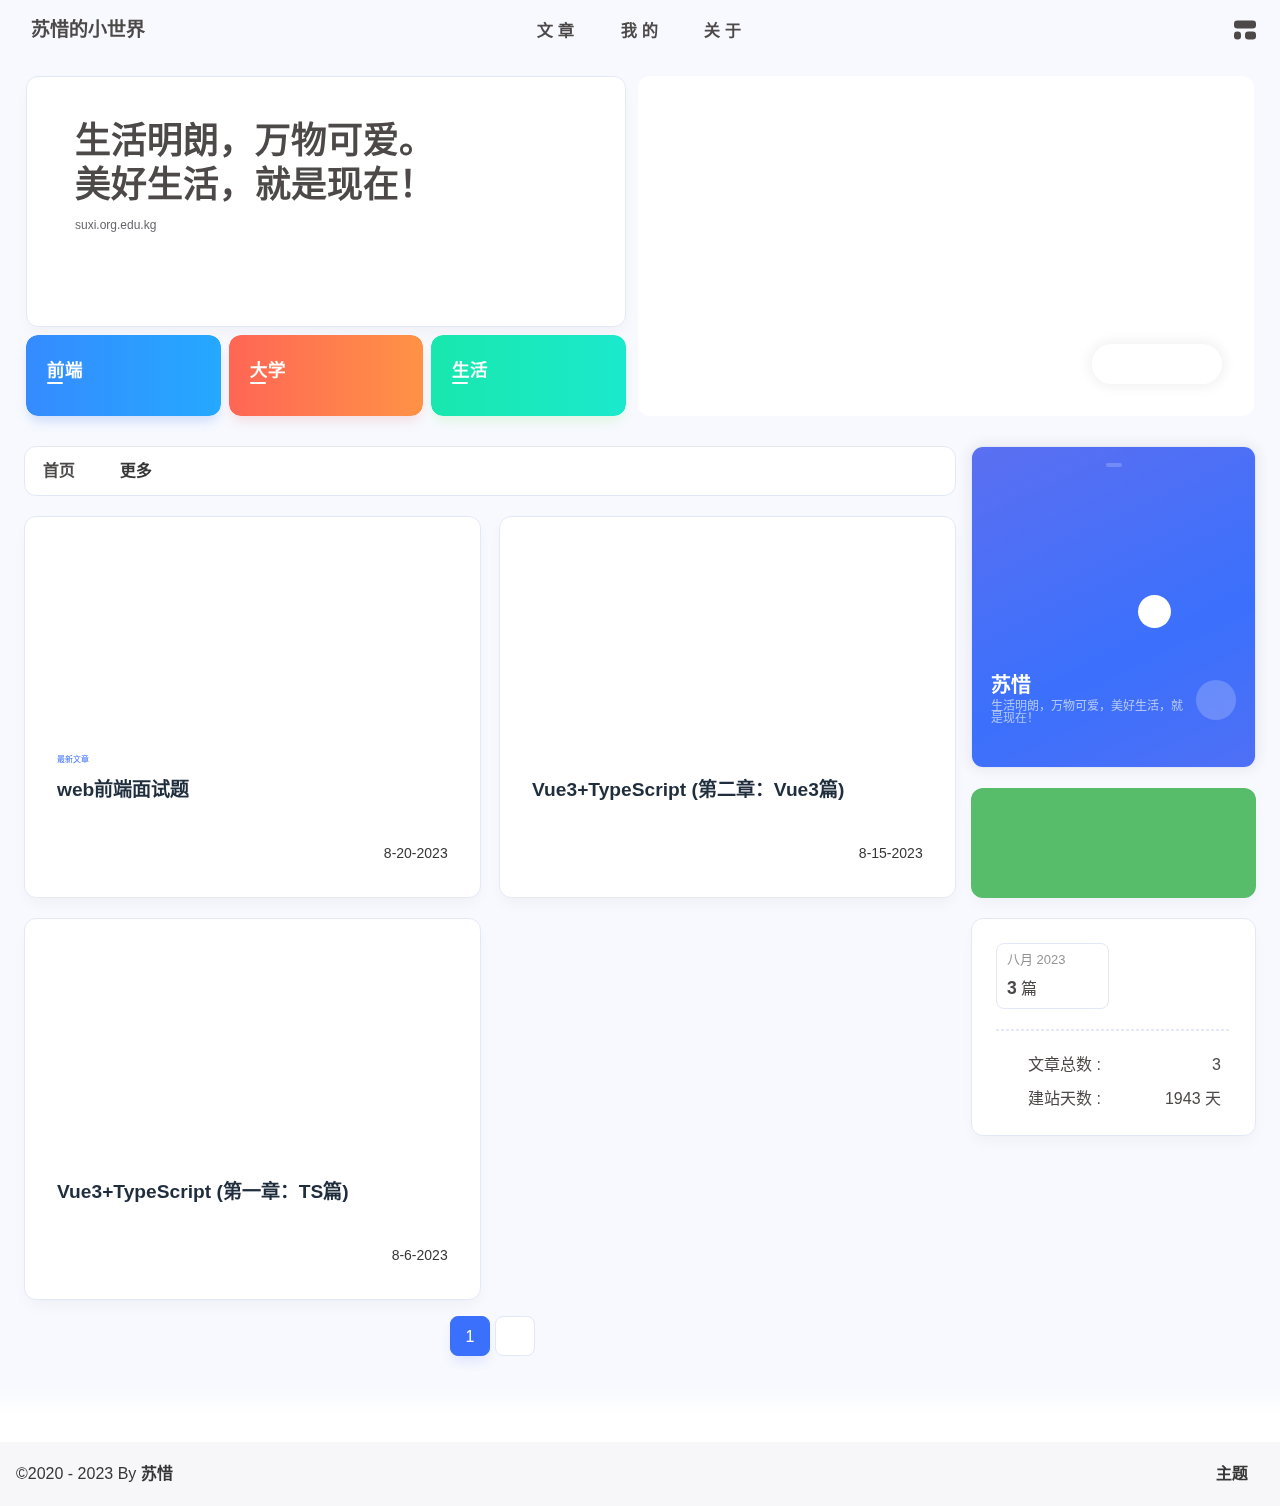
==== commit de15e703: "Site updated: 2023-09-07 20:40:54" ====
--- a/index.html
+++ b/index.html
@@ -3,7 +3,7 @@
   postHeadAiDescription: {"enable":true,"gptName":"AnZhiYu","mode":"local","switchBtn":false,"btnLink":"https://afdian.net/item/886a79d4db6711eda42a52540025c377","randomNum":3,"basicWordCount":1000,"key":"xxxx","Referer":"https://xx.xx/"},
   diytitle: {"enable":true,"leaveTitle":"w(ﾟДﾟ)w 不要走！再看看嘛！","backTitle":"♪(^∇^*)欢迎肥来！"},
   LA51: undefined,
-  greetingBox: undefined,
+  greetingBox: {"enable":true,"default":"晚上好👋","list":[{"greeting":"晚安😴","startTime":0,"endTime":5},{"greeting":"早上好鸭👋, 祝你一天好心情！","startTime":6,"endTime":9},{"greeting":"上午好👋, 状态很好，鼓励一下～","startTime":10,"endTime":10},{"greeting":"11点多啦, 在坚持一下就吃饭啦～","startTime":11,"endTime":11},{"greeting":"午安👋, 宝贝","startTime":12,"endTime":14},{"greeting":"🌈充实的一天辛苦啦！","startTime":14,"endTime":18},{"greeting":"19点喽, 奖励一顿丰盛的大餐吧🍔。","startTime":19,"endTime":19},{"greeting":"晚上好👋, 在属于自己的时间好好放松😌~","startTime":20,"endTime":24}]},
   twikooEnvId: '',
   commentBarrageConfig:undefined,
   root: '/',
@@ -58,7 +58,7 @@
   isHome: true,
   isHighlightShrink: false,
   isToc: false,
-  postUpdate: '2023-09-07 17:27:15',
+  postUpdate: '2023-09-07 20:40:50',
   postMainColor: '',
 }</script><noscript><style type="text/css">
   #nav {
@@ -187,7 +187,7 @@
         }
       }
       detectApple()
-    })(window)</script><meta name="generator" content="Hexo 6.3.0"></head><body data-type="anzhiyu"><div id="web_bg"></div><div id="an_music_bg"></div><div id="loading-box" onclick="document.getElementById(&quot;loading-box&quot;).classList.add(&quot;loaded&quot;)"><div class="loading-bg"><img class="loading-img nolazyload" alt="加载头像" src="/img/userimg.jpg"/><div class="loading-image-dot"></div></div></div><script>const preloader = {
+    })(window)</script><link rel="stylesheet" href="/css/custom.css" media="defer" onload="this.media='all'"><meta name="generator" content="Hexo 6.3.0"></head><body data-type="anzhiyu"><div id="web_bg"></div><div id="an_music_bg"></div><div id="loading-box" onclick="document.getElementById(&quot;loading-box&quot;).classList.add(&quot;loaded&quot;)"><div class="loading-bg"><img class="loading-img nolazyload" alt="加载头像" src="/img/userimg.jpg"/><div class="loading-image-dot"></div></div></div><script>const preloader = {
   endLoading: () => {
     document.getElementById('loading-box').classList.add("loaded");
   },
@@ -201,7 +201,7 @@
 if (true) {
   document.addEventListener('pjax:send', () => { preloader.initLoading() })
   document.addEventListener('pjax:complete', () => { preloader.endLoading() })
-}</script><link rel="stylesheet" href="https://cdn.cbd.int/anzhiyu-theme-static@1.0.0/progress_bar/progress_bar.css"/><script async="async" src="https://cdn.cbd.int/pace-js@1.2.4/pace.min.js" data-pace-options="{ &quot;restartOnRequestAfter&quot;:false,&quot;eventLag&quot;:false}"></script><div class="page" id="body-wrap"><header class="not-top-img" id="page-header"><nav id="nav"><div id="nav-group"><span id="blog_name"><a id="site-name" href="/" accesskey="h"><div class="title">苏惜的小世界</div><i class="anzhiyufont anzhiyu-icon-house-chimney"></i></a></span><div class="mask-name-container"><div id="name-container"><a id="page-name" href="javascript:anzhiyu.scrollToDest(0, 500)">PAGE_NAME</a></div></div><div id="menus"><div class="menus_items"><div class="menus_item"><a class="site-page" href="javascript:void(0);"><span> 文章</span></a><ul class="menus_item_child"><li><a class="site-page child faa-parent animated-hover" href="/archives/"><i class="anzhiyufont anzhiyu-icon-box-archive faa-tada" style="font-size: 0.9em;"></i><span> 文章总览</span></a></li><li><a class="site-page child faa-parent animated-hover" href="/categories/"><i class="anzhiyufont anzhiyu-icon-shapes faa-tada" style="font-size: 0.9em;"></i><span> 分类</span></a></li><li><a class="site-page child faa-parent animated-hover" href="/tags/"><i class="anzhiyufont anzhiyu-icon-tags faa-tada" style="font-size: 0.9em;"></i><span> 标签</span></a></li></ul></div><div class="menus_item"><a class="site-page" href="javascript:void(0);"><span> 友链</span></a><ul class="menus_item_child"><li><a class="site-page child faa-parent animated-hover" href="/link/"><i class="anzhiyufont anzhiyu-icon-link faa-tada" style="font-size: 0.9em;"></i><span> 友人帐</span></a></li><li><a class="site-page child faa-parent animated-hover" href="/fcircle/"><i class="anzhiyufont anzhiyu-icon-artstation faa-tada" style="font-size: 0.9em;"></i><span> 朋友圈</span></a></li><li><a class="site-page child faa-parent animated-hover" href="/comments/"><i class="anzhiyufont anzhiyu-icon-envelope faa-tada" style="font-size: 0.9em;"></i><span> 留言板</span></a></li></ul></div><div class="menus_item"><a class="site-page" href="javascript:void(0);"><span> 我的</span></a><ul class="menus_item_child"><li><a class="site-page child faa-parent animated-hover" href="/music/"><i class="anzhiyufont anzhiyu-icon-music faa-tada" style="font-size: 0.9em;"></i><span> 音乐馆</span></a></li><li><a class="site-page child faa-parent animated-hover" href="/album/"><i class="anzhiyufont anzhiyu-icon-images faa-tada" style="font-size: 0.9em;"></i><span> 相册集</span></a></li><li><a class="site-page child faa-parent animated-hover" href="/air-conditioner/"><i class="anzhiyufont anzhiyu-icon-fan faa-tada" style="font-size: 0.9em;"></i><span> 小空调</span></a></li></ul></div><div class="menus_item"><a class="site-page" href="javascript:void(0);"><span> 关于</span></a><ul class="menus_item_child"><li><a class="site-page child faa-parent animated-hover" href="/about/"><i class="anzhiyufont anzhiyu-icon-paper-plane faa-tada" style="font-size: 0.9em;"></i><span> 关于本人</span></a></li><li><a class="site-page child faa-parent animated-hover" href="/essay/"><i class="anzhiyufont anzhiyu-icon-lightbulb faa-tada" style="font-size: 0.9em;"></i><span> 闲言碎语</span></a></li><li><a class="site-page child faa-parent animated-hover" href="javascript:toRandomPost()"><i class="anzhiyufont anzhiyu-icon-shoe-prints1 faa-tada" style="font-size: 0.9em;"></i><span> 随便逛逛</span></a></li></ul></div></div></div><div id="nav-right"><div class="nav-button" id="randomPost_button"><a class="site-page" onclick="toRandomPost()" title="随机前往一个文章" href="javascript:void(0);"><i class="anzhiyufont anzhiyu-icon-dice"></i></a></div><input id="center-console" type="checkbox"/><label class="widget" for="center-console" title="中控台" onclick="anzhiyu.switchConsole();"><i class="left"></i><i class="widget center"></i><i class="widget right"></i></label><div id="console"><div class="console-card-group-reward"><ul class="reward-all console-card"><li class="reward-item"><a href="/img/wxewm.png" target="_blank"><img class="post-qr-code-img" alt="微信" src= "[data-uri]" onerror="this.onerror=null,this.src=&quot;/img/404.jpg&quot;" data-lazy-src="/img/wxewm.png"/></a><div class="post-qr-code-desc">微信</div></li><li class="reward-item"><a href="/img/zfbewm.png" target="_blank"><img class="post-qr-code-img" alt="支付宝" src= "[data-uri]" onerror="this.onerror=null,this.src=&quot;/img/404.jpg&quot;" data-lazy-src="/img/zfbewm.png"/></a><div class="post-qr-code-desc">支付宝</div></li></ul></div><div class="console-card-group"><div class="console-card-group-left"><div class="console-card" id="card-newest-comments"><div class="card-content"><div class="author-content-item-tips">互动</div><span class="author-content-item-title"> 最新评论</span></div><div class="aside-list"><span>正在加载中...</span></div></div></div><div class="console-card-group-right"><div class="console-card tags"><div class="card-content"><div class="author-content-item-tips">兴趣点</div><span class="author-content-item-title">寻找你感兴趣的领域</span></div></div><div class="console-card history"><div class="item-headline"><i class="anzhiyufont anzhiyu-icon-box-archiv"></i><span>文章</span></div><div class="card-archives"><div class="item-headline"><i class="anzhiyufont anzhiyu-icon-archive"></i><span>归档</span></div><ul class="card-archive-list"><li class="card-archive-list-item"><a class="card-archive-list-link" href="/archives/2023/08/"><span class="card-archive-list-date">八月 2023</span><div class="card-archive-list-count-group"><span class="card-archive-list-count">3</span><span>篇</span></div></a></li></ul></div><hr/></div></div></div><div class="button-group"><div class="console-btn-item"><a class="darkmode_switchbutton" title="显示模式切换" href="javascript:void(0);"><i class="anzhiyufont anzhiyu-icon-moon"></i></a></div><div class="console-btn-item" id="consoleHideAside" onclick="anzhiyu.hideAsideBtn()" title="边栏显示控制"><a class="asideSwitch"><i class="anzhiyufont anzhiyu-icon-arrows-left-right"></i></a></div><div class="console-btn-item on" id="consoleCommentBarrage" onclick="anzhiyu.switchCommentBarrage()" title="热评开关"><a class="commentBarrage"><i class="anzhiyufont anzhiyu-icon-message"></i></a></div><div class="console-btn-item" id="consoleMusic" onclick="anzhiyu.musicToggle()" title="音乐开关"><a class="music-switch"><i class="anzhiyufont anzhiyu-icon-music"></i></a></div></div><div class="console-mask" onclick="anzhiyu.hideConsole()" href="javascript:void(0);"></div></div><div class="nav-button" id="nav-totop"><a class="totopbtn" href="javascript:void(0);"><i class="anzhiyufont anzhiyu-icon-arrow-up"></i><span id="percent" onclick="anzhiyu.scrollToDest(0,500)">0</span></a></div><div id="toggle-menu"><a class="site-page" href="javascript:void(0);" title="切换"><i class="anzhiyufont anzhiyu-icon-bars"></i></a></div></div></div></nav></header><main id="blog-container"><div id="home_top"><div class="swiper_container_card" style="height: auto;width: 100%"><div id="bannerGroup"><div id="random-banner"><div class="banners-title"><div class="banners-title-big">生活明朗，万物可爱。</div><div class="banners-title-big">美好生活，就是现在！</div><div class="banners-title-small">suxi.org.edu.kg</div></div><a id="random-hover" href="javascript:toRandomPost()"><i class="anzhiyufont anzhiyu-icon-paper-plane"></i><div class="bannerText">随便逛逛<i class="anzhiyufont anzhiyu-icon-arrow-right"></i></div></a></div><div class="categoryGroup"><div class="categoryItem" style="box-shadow:var(--anzhiyu-shadow-blue)"><a class="categoryButton blue" onclick="pjax.loadUrl(&quot;/categories/前端开发/&quot;);" href="javascript:void(0);"><span class="categoryButtonText">前端</span><i class="anzhiyufont anzhiyu-icon-dove"></i></a></div><div class="categoryItem" style="box-shadow:var(--anzhiyu-shadow-red)"><a class="categoryButton red" onclick="pjax.loadUrl(&quot;/categories/大学生涯/&quot;);" href="javascript:void(0);"><span class="categoryButtonText">大学</span><i class="anzhiyufont anzhiyu-icon-fire"></i></a></div><div class="categoryItem" style="box-shadow:var(--anzhiyu-shadow-green)"><a class="categoryButton green" onclick="pjax.loadUrl(&quot;/categories/生活日常/&quot;);" href="javascript:void(0);"><span class="categoryButtonText">生活</span><i class="anzhiyufont anzhiyu-icon-book"></i></a></div></div></div><div class="topGroup"><div class="recent-post-item" onclick="pjax.loadUrl(&quot;/2023/08/06/Vue3+TS%E7%AC%AC%E4%B8%80%E7%AB%A0/&quot;)"><div class="post_cover left_radius"><a href="2023/08/06/Vue3+TS第一章/" title="Vue3+TypeScript (第一章：TS篇)"><span class="recent-post-top-text">荐</span><img class="post_bg" onerror="this.onerror=null;this.src='/img/404.jpg'" alt="cover" src= "[data-uri]" onerror="this.onerror=null,this.src=&quot;/img/404.jpg&quot;" data-lazy-src="/img/default_cover.jpg"></a></div><div class="recent-post-info"><a class="article-title" href="2023/08/06/Vue3+TS第一章/" title="Vue3+TypeScript (第一章：TS篇)">Vue3+TypeScript (第一章：TS篇)</a></div></div><div class="recent-post-item" onclick="pjax.loadUrl(&quot;/2023/08/15/Vue3+TS%E7%AC%AC%E4%BA%8C%E7%AB%A0/&quot;)"><div class="post_cover left_radius"><a href="2023/08/15/Vue3+TS第二章/" title="Vue3+TypeScript (第二章：Vue3篇)"><span class="recent-post-top-text">荐</span><img class="post_bg" onerror="this.onerror=null;this.src='/img/404.jpg'" alt="cover" src= "[data-uri]" onerror="this.onerror=null,this.src=&quot;/img/404.jpg&quot;" data-lazy-src="/img/default_cover.jpg"></a></div><div class="recent-post-info"><a class="article-title" href="2023/08/15/Vue3+TS第二章/" title="Vue3+TypeScript (第二章：Vue3篇)">Vue3+TypeScript (第二章：Vue3篇)</a></div></div><div class="recent-post-item" onclick="pjax.loadUrl(&quot;/2023/08/20/%E9%9D%A2%E8%AF%95%E9%A2%98/&quot;)"><div class="post_cover left_radius"><a href="2023/08/20/面试题/" title="web前端面试题"><span class="recent-post-top-text">荐</span><img class="post_bg" onerror="this.onerror=null;this.src='/img/404.jpg'" alt="cover" src= "[data-uri]" onerror="this.onerror=null,this.src=&quot;/img/404.jpg&quot;" data-lazy-src="/img/default_cover.jpg"></a></div><div class="recent-post-info"><a class="article-title" href="2023/08/20/面试题/" title="web前端面试题">web前端面试题</a></div></div><a class="todayCard" id="todayCard" href="/" style="z-index: 1;"><div class="todayCard-info"><div class="todayCard-tips">新品主题</div><div class="todayCard-title">Theme-SuXi</div></div><img class="todayCard-cover" src= "[data-uri]" onerror="this.onerror=null,this.src=&quot;/img/404.jpg&quot;" data-lazy-src="https://p7.itc.cn/q_70/images03/20201027/383c274c1c494d9b97b683e3e162c497.jpeg" onerror="this.onerror=null;this.src='/img/404.jpg'" alt="封面"><div class="banner-button-group"><div class="banner-button" onclick="event.stopPropagation();event.preventDefault();anzhiyu.hideTodayCard();"><i class="anzhiyufont anzhiyu-icon-arrow-circle-right"></i><span class="banner-button-text">更多推荐</span></div></div></a></div><link rel="stylesheet"></div></div><div class="layout" id="content-inner"><div class="recent-posts" id="recent-posts"><div id="categoryBar"><div class="category-bar" id="category-bar"><div id="catalog-bar"><div id="catalog-list"><div class="catalog-list-item" id="首页"><a href="/">首页</a></div></div><div class="category-bar-next" id="category-bar-next" onclick="anzhiyu.scrollCategoryBarToRight()"><i class="anzhiyufont anzhiyu-icon-angle-double-right"></i></div><a class="catalog-more" href="/categories/">更多</a></div></div></div><div class="recent-post-item lastestpost-item" onclick="pjax.loadUrl('/2023/08/20/%E9%9D%A2%E8%AF%95%E9%A2%98/')"><a class="unvisited-post" href="/2023/08/20/%E9%9D%A2%E8%AF%95%E9%A2%98/" title="web前端面试题" style="
+}</script><link rel="stylesheet" href="https://cdn.cbd.int/anzhiyu-theme-static@1.0.0/progress_bar/progress_bar.css"/><script async="async" src="https://cdn.cbd.int/pace-js@1.2.4/pace.min.js" data-pace-options="{ &quot;restartOnRequestAfter&quot;:false,&quot;eventLag&quot;:false}"></script><div class="page" id="body-wrap"><header class="not-top-img" id="page-header"><nav id="nav"><div id="nav-group"><span id="blog_name"><a id="site-name" href="/" accesskey="h"><div class="title">苏惜的小世界</div><i class="anzhiyufont anzhiyu-icon-house-chimney"></i></a></span><div class="mask-name-container"><div id="name-container"><a id="page-name" href="javascript:anzhiyu.scrollToDest(0, 500)">PAGE_NAME</a></div></div><div id="menus"><div class="menus_items"><div class="menus_item"><a class="site-page" href="javascript:void(0);"><span> 文章</span></a><ul class="menus_item_child"><li><a class="site-page child faa-parent animated-hover" href="/archives/"><i class="anzhiyufont anzhiyu-icon-box-archive faa-tada" style="font-size: 0.9em;"></i><span> 文章总览</span></a></li><li><a class="site-page child faa-parent animated-hover" href="/categories/"><i class="anzhiyufont anzhiyu-icon-shapes faa-tada" style="font-size: 0.9em;"></i><span> 分类</span></a></li></ul></div><div class="menus_item"><a class="site-page" href="javascript:void(0);"><span> 我的</span></a><ul class="menus_item_child"><li><a class="site-page child faa-parent animated-hover" href="/music/?id=8152657892&amp;server=netease"><i class="anzhiyufont anzhiyu-icon-music faa-tada" style="font-size: 0.9em;"></i><span> 音乐馆</span></a></li></ul></div><div class="menus_item"><a class="site-page" href="javascript:void(0);"><span> 关于</span></a><ul class="menus_item_child"><li><a class="site-page child faa-parent animated-hover" href="javascript:toRandomPost()"><i class="anzhiyufont anzhiyu-icon-shoe-prints1 faa-tada" style="font-size: 0.9em;"></i><span> 随便逛逛</span></a></li></ul></div></div></div><div id="nav-right"><div class="nav-button" id="randomPost_button"><a class="site-page" onclick="toRandomPost()" title="随机前往一个文章" href="javascript:void(0);"><i class="anzhiyufont anzhiyu-icon-dice"></i></a></div><input id="center-console" type="checkbox"/><label class="widget" for="center-console" title="中控台" onclick="anzhiyu.switchConsole();"><i class="left"></i><i class="widget center"></i><i class="widget right"></i></label><div id="console"><div class="console-card-group-reward"><ul class="reward-all console-card"><li class="reward-item"><a href="/img/wxewm.png" target="_blank"><img class="post-qr-code-img" alt="微信" src= "[data-uri]" onerror="this.onerror=null,this.src=&quot;/img/404.jpg&quot;" data-lazy-src="/img/wxewm.png"/></a><div class="post-qr-code-desc">微信</div></li><li class="reward-item"><a href="/img/zfbewm.png" target="_blank"><img class="post-qr-code-img" alt="支付宝" src= "[data-uri]" onerror="this.onerror=null,this.src=&quot;/img/404.jpg&quot;" data-lazy-src="/img/zfbewm.png"/></a><div class="post-qr-code-desc">支付宝</div></li></ul></div><div class="console-card-group"><div class="console-card-group-left"><div class="console-card" id="card-newest-comments"><div class="card-content"><div class="author-content-item-tips">互动</div><span class="author-content-item-title"> 最新评论</span></div><div class="aside-list"><span>正在加载中...</span></div></div></div><div class="console-card-group-right"><div class="console-card tags"><div class="card-content"><div class="author-content-item-tips">音乐</div><span class="author-content-item-title">灵魂的碰撞💥</span></div></div><div class="console-card history"><div class="item-headline"><i class="anzhiyufont anzhiyu-icon-box-archiv"></i><span>文章</span></div><div class="card-archives"><div class="item-headline"><i class="anzhiyufont anzhiyu-icon-archive"></i><span>归档</span></div><ul class="card-archive-list"><li class="card-archive-list-item"><a class="card-archive-list-link" href="/archives/2023/08/"><span class="card-archive-list-date">八月 2023</span><div class="card-archive-list-count-group"><span class="card-archive-list-count">3</span><span>篇</span></div></a></li></ul></div><hr/></div></div></div><div class="button-group"><div class="console-btn-item"><a class="darkmode_switchbutton" title="显示模式切换" href="javascript:void(0);"><i class="anzhiyufont anzhiyu-icon-moon"></i></a></div><div class="console-btn-item" id="consoleHideAside" onclick="anzhiyu.hideAsideBtn()" title="边栏显示控制"><a class="asideSwitch"><i class="anzhiyufont anzhiyu-icon-arrows-left-right"></i></a></div><div class="console-btn-item on" id="consoleCommentBarrage" onclick="anzhiyu.switchCommentBarrage()" title="热评开关"><a class="commentBarrage"><i class="anzhiyufont anzhiyu-icon-message"></i></a></div><div class="console-btn-item" id="consoleMusic" onclick="anzhiyu.musicToggle()" title="音乐开关"><a class="music-switch"><i class="anzhiyufont anzhiyu-icon-music"></i></a></div></div><div class="console-mask" onclick="anzhiyu.hideConsole()" href="javascript:void(0);"></div></div><div class="nav-button" id="nav-totop"><a class="totopbtn" href="javascript:void(0);"><i class="anzhiyufont anzhiyu-icon-arrow-up"></i><span id="percent" onclick="anzhiyu.scrollToDest(0,500)">0</span></a></div><div id="toggle-menu"><a class="site-page" href="javascript:void(0);" title="切换"><i class="anzhiyufont anzhiyu-icon-bars"></i></a></div></div></div></nav></header><main id="blog-container"><div id="home_top"><div class="swiper_container_card" style="height: auto;width: 100%"><div id="bannerGroup"><div id="random-banner"><div class="banners-title"><div class="banners-title-big">生活明朗，万物可爱。</div><div class="banners-title-big">美好生活，就是现在！</div><div class="banners-title-small">suxi.org.edu.kg</div></div><a id="random-hover" href="javascript:toRandomPost()"><i class="anzhiyufont anzhiyu-icon-paper-plane"></i><div class="bannerText">随便逛逛<i class="anzhiyufont anzhiyu-icon-arrow-right"></i></div></a></div><div class="categoryGroup"><div class="categoryItem" style="box-shadow:var(--anzhiyu-shadow-blue)"><a class="categoryButton blue" onclick="pjax.loadUrl(&quot;/categories/前端开发/&quot;);" href="javascript:void(0);"><span class="categoryButtonText">前端</span><i class="anzhiyufont anzhiyu-icon-dove"></i></a></div><div class="categoryItem" style="box-shadow:var(--anzhiyu-shadow-red)"><a class="categoryButton red" onclick="pjax.loadUrl(&quot;/categories/大学生涯/&quot;);" href="javascript:void(0);"><span class="categoryButtonText">大学</span><i class="anzhiyufont anzhiyu-icon-fire"></i></a></div><div class="categoryItem" style="box-shadow:var(--anzhiyu-shadow-green)"><a class="categoryButton green" onclick="pjax.loadUrl(&quot;/categories/生活日常/&quot;);" href="javascript:void(0);"><span class="categoryButtonText">生活</span><i class="anzhiyufont anzhiyu-icon-book"></i></a></div></div></div><div class="topGroup"><div class="recent-post-item" onclick="pjax.loadUrl(&quot;/2023/08/06/Vue3+TS%E7%AC%AC%E4%B8%80%E7%AB%A0/&quot;)"><div class="post_cover left_radius"><a href="2023/08/06/Vue3+TS第一章/" title="Vue3+TypeScript (第一章：TS篇)"><span class="recent-post-top-text">荐</span><img class="post_bg" onerror="this.onerror=null;this.src='/img/404.jpg'" alt="cover" src= "[data-uri]" onerror="this.onerror=null,this.src=&quot;/img/404.jpg&quot;" data-lazy-src="/img/default_cover.jpg"></a></div><div class="recent-post-info"><a class="article-title" href="2023/08/06/Vue3+TS第一章/" title="Vue3+TypeScript (第一章：TS篇)">Vue3+TypeScript (第一章：TS篇)</a></div></div><div class="recent-post-item" onclick="pjax.loadUrl(&quot;/2023/08/15/Vue3+TS%E7%AC%AC%E4%BA%8C%E7%AB%A0/&quot;)"><div class="post_cover left_radius"><a href="2023/08/15/Vue3+TS第二章/" title="Vue3+TypeScript (第二章：Vue3篇)"><span class="recent-post-top-text">荐</span><img class="post_bg" onerror="this.onerror=null;this.src='/img/404.jpg'" alt="cover" src= "[data-uri]" onerror="this.onerror=null,this.src=&quot;/img/404.jpg&quot;" data-lazy-src="/img/default_cover.jpg"></a></div><div class="recent-post-info"><a class="article-title" href="2023/08/15/Vue3+TS第二章/" title="Vue3+TypeScript (第二章：Vue3篇)">Vue3+TypeScript (第二章：Vue3篇)</a></div></div><div class="recent-post-item" onclick="pjax.loadUrl(&quot;/2023/08/20/%E9%9D%A2%E8%AF%95%E9%A2%98/&quot;)"><div class="post_cover left_radius"><a href="2023/08/20/面试题/" title="web前端面试题"><span class="recent-post-top-text">荐</span><img class="post_bg" onerror="this.onerror=null;this.src='/img/404.jpg'" alt="cover" src= "[data-uri]" onerror="this.onerror=null,this.src=&quot;/img/404.jpg&quot;" data-lazy-src="/img/default_cover.jpg"></a></div><div class="recent-post-info"><a class="article-title" href="2023/08/20/面试题/" title="web前端面试题">web前端面试题</a></div></div><a class="todayCard" id="todayCard" href="/" style="z-index: 1;"><div class="todayCard-info"><div class="todayCard-tips">新品主题</div><div class="todayCard-title">Theme-SuXi</div></div><img class="todayCard-cover" src= "[data-uri]" onerror="this.onerror=null,this.src=&quot;/img/404.jpg&quot;" data-lazy-src="https://p7.itc.cn/q_70/images03/20201027/383c274c1c494d9b97b683e3e162c497.jpeg" onerror="this.onerror=null;this.src='/img/404.jpg'" alt="封面"><div class="banner-button-group"><div class="banner-button" onclick="event.stopPropagation();event.preventDefault();anzhiyu.hideTodayCard();"><i class="anzhiyufont anzhiyu-icon-arrow-circle-right"></i><span class="banner-button-text">更多推荐</span></div></div></a></div><link rel="stylesheet"></div></div><div class="layout" id="content-inner"><div class="recent-posts" id="recent-posts"><div id="categoryBar"><div class="category-bar" id="category-bar"><div id="catalog-bar"><div id="catalog-list"><div class="catalog-list-item" id="首页"><a href="/">首页</a></div></div><div class="category-bar-next" id="category-bar-next" onclick="anzhiyu.scrollCategoryBarToRight()"><i class="anzhiyufont anzhiyu-icon-angle-double-right"></i></div><a class="catalog-more" href="/categories/">更多</a></div></div></div><div class="recent-post-item lastestpost-item" onclick="pjax.loadUrl('/2023/08/20/%E9%9D%A2%E8%AF%95%E9%A2%98/')"><a class="unvisited-post" href="/2023/08/20/%E9%9D%A2%E8%AF%95%E9%A2%98/" title="web前端面试题" style="
             left: 90px;">未读</a><div class="post_cover left"><a href="/2023/08/20/%E9%9D%A2%E8%AF%95%E9%A2%98/" title="web前端面试题" style="display: flex;height: 100%;"><img class="post_bg" src= "[data-uri]" onerror="this.onerror=null,this.src=&quot;/img/404.jpg&quot;" data-lazy-src="/img/default_cover.jpg" onerror="this.onerror=null;this.src='/img/404.jpg'" alt="web前端面试题" style="pointer-events: none"></a></div><div class="recent-post-info"><span class="newPost">最新文章</span><a class="article-title" href="/2023/08/20/%E9%9D%A2%E8%AF%95%E9%A2%98/" title="web前端面试题">web前端面试题</a><div class="article-meta-wrap"><span class="post-meta-date"><i class="anzhiyufont anzhiyu-icon-calendar-days" style="font-size: 15px; display:none"></i><span class="article-meta-label">发表于</span><time datetime="2023-08-20T09:30:24.000Z" title="发表于 2023-08-20 17:30:24">2023-08-20</time></span></div><div class="content">JavaScript普通函数与箭头函数的区别?
 箭头函数没有原型对象prototype
 箭头函数是匿名函数不能作为构造函数不能被new
@@ -246,7 +246,7 @@
 TypeScript扩展了JavaScript的语法，所以任何现有的JavaScript程序可以运行在TypeScript环境中。
 TypeScript是为大型应用的开发而设计，并且可以编译为JavaScript。
 TypeScript 是 JavaScript 的一个超集，主要提供了类型系统和对 ES6+ 的支持**，它由 Microsoft 开发，代码开源于 GitHub 上
-TypeScript 是 JavaScript 的一个超 ...</div></div></div><nav id="pagination"><div class="pagination"><span class="page-number current">1</span><div class="toPageGroup"><input id="toPageText" oninput="value=value.replace(/[^0-9]/g,'')" maxlength="3" onkeyup="this.value=this.value.replace(/[^u4e00-u9fa5w]/g,'')" aria-label="toPage"><a id="toPageButton" onclick="anzhiyu.toPage()"><i class="anzhiyufont anzhiyu-icon-angles-right" style="font-weight: inherit; font-size: 1rem;"></i></a></div></div></nav></div><div class="aside-content" id="aside-content"><div class="card-widget card-info"><div class="card-content"><div class="author-info__sayhi" id="author-info__sayhi" onclick="anzhiyu.changeSayHelloText()"></div><div class="author-info-avatar"><img class="avatar-img" src= "[data-uri]" onerror="this.onerror=null,this.src=&quot;/img/404.jpg&quot;" data-lazy-src="/img/userimg.jpg" onerror="this.onerror=null;this.src='/img/friend_404.gif'" alt="avatar"/><div class="author-status"><img class="g-status" src= "[data-uri]" onerror="this.onerror=null,this.src=&quot;/img/404.jpg&quot;" data-lazy-src="/img/states.png" ait="status"/></div></div><div class="author-info__description"></div><div class="author-info__bottom-group"><a class="author-info__bottom-group-left" href="/"><h1 class="author-info__name">苏惜</h1><div class="author-info__desc">生活明朗，万物可爱，美好生活，就是现在！</div></a><div class="card-info-social-icons is-center"><a class="social-icon faa-parent animated-hover" href="https://github.com/suxi0212/suxi0212.github.io" target="_blank" title="Github"><i class="anzhiyufont anzhiyu-icon-github"></i></a></div></div></div></div><div class="card-widget anzhiyu-right-widget" id="card-wechat" onclick="null"><div id="flip-wrapper"><div id="flip-content"><div class="face" style="background: url(https://bu.dusays.com/2023/01/13/63c02edf44033.png) center center / 100% no-repeat"></div><div class="back face" style="background: url(/img/gzh.png) center center / 100% no-repeat"></div></div></div></div><div class="sticky_layout"><div class="card-widget"><div class="card-archives"><div class="item-headline"><i class="anzhiyufont anzhiyu-icon-archive"></i><span>归档</span></div><ul class="card-archive-list"><li class="card-archive-list-item"><a class="card-archive-list-link" href="/archives/2023/08/"><span class="card-archive-list-date">八月 2023</span><div class="card-archive-list-count-group"><span class="card-archive-list-count">3</span><span>篇</span></div></a></li></ul></div><hr/><div class="card-webinfo"><div class="item-headline"><i class="anzhiyufont anzhiyu-icon-chart-line"></i><span>网站资讯</span></div><div class="webinfo"><div class="webinfo-item"><div class="webinfo-item-title"><i class="anzhiyufont anzhiyu-icon-file-lines"></i><div class="item-name">文章总数 :</div></div><div class="item-count">3</div></div><div class="webinfo-item"><div class="webinfo-item-title"><i class="anzhiyufont anzhiyu-icon-stopwatch"></i><div class="item-name">建站天数 :</div></div><div class="item-count" id="runtimeshow" data-publishDate="2021-03-31T16:00:00.000Z"><i class="anzhiyufont anzhiyu-icon-spinner anzhiyu-spin"></i></div></div></div></div></div></div></div></div></main><footer id="footer"><div id="footer-wrap"></div><div id="footer-bar"><div class="footer-bar-links"><div class="footer-bar-left"><div id="footer-bar-tips"><div class="copyright">&copy;2020 - 2023 By <a class="footer-bar-link" href="/" title="苏惜" target="_blank">苏惜</a></div></div><div id="footer-type-tips"></div></div><div class="footer-bar-right"><a class="footer-bar-link" target="_blank" rel="noopener" href="https://github.com/anzhiyu-c/hexo-theme-anzhiyu" title="主题">主题</a></div></div></div></footer></div><div id="sidebar"><div id="menu-mask"></div><div id="sidebar-menus"><div class="sidebar-site-data site-data is-center"><a href="/archives/" title="archive"><div class="headline">文章</div><div class="length-num">3</div></a><a href="/tags/" title="tag"><div class="headline">标签</div><div class="length-num">0</div></a><a href="/categories/" title="category"><div class="headline">分类</div><div class="length-num">0</div></a></div><span class="sidebar-menu-item-title">功能</span><div class="sidebar-menu-item"><a class="darkmode_switchbutton menu-child" href="javascript:void(0);" title="显示模式"><i class="anzhiyufont anzhiyu-icon-circle-half-stroke"></i><span>显示模式</span></a></div><div class="back-menu-list-groups"><div class="back-menu-list-group"><div class="back-menu-list-title">网页</div><div class="back-menu-list"><a class="back-menu-item" target="_blank" rel="noopener" href="https://suxi.org.edu.kg/" title="博客"><img class="back-menu-item-icon" src= "[data-uri]" onerror="this.onerror=null,this.src=&quot;/img/404.jpg&quot;" data-lazy-src="/img/states.png" alt="博客"/><span class="back-menu-item-text">博客</span></a></div></div><div class="back-menu-list-group"><div class="back-menu-list-title">项目</div><div class="back-menu-list"><a class="back-menu-item" target="_blank" rel="noopener" href="https://suxi.org.edu.kg/music/" title="苏惜的音乐盒"><img class="back-menu-item-icon" src= "[data-uri]" onerror="this.onerror=null,this.src=&quot;/img/404.jpg&quot;" data-lazy-src="/img/userimg.jpg" alt="苏惜的音乐盒"/><span class="back-menu-item-text">苏惜的音乐盒</span></a></div></div></div><div class="menus_items"><div class="menus_item"><a class="site-page" href="javascript:void(0);"><span> 文章</span></a><ul class="menus_item_child"><li><a class="site-page child faa-parent animated-hover" href="/archives/"><i class="anzhiyufont anzhiyu-icon-box-archive faa-tada" style="font-size: 0.9em;"></i><span> 文章总览</span></a></li><li><a class="site-page child faa-parent animated-hover" href="/categories/"><i class="anzhiyufont anzhiyu-icon-shapes faa-tada" style="font-size: 0.9em;"></i><span> 分类</span></a></li><li><a class="site-page child faa-parent animated-hover" href="/tags/"><i class="anzhiyufont anzhiyu-icon-tags faa-tada" style="font-size: 0.9em;"></i><span> 标签</span></a></li></ul></div><div class="menus_item"><a class="site-page" href="javascript:void(0);"><span> 友链</span></a><ul class="menus_item_child"><li><a class="site-page child faa-parent animated-hover" href="/link/"><i class="anzhiyufont anzhiyu-icon-link faa-tada" style="font-size: 0.9em;"></i><span> 友人帐</span></a></li><li><a class="site-page child faa-parent animated-hover" href="/fcircle/"><i class="anzhiyufont anzhiyu-icon-artstation faa-tada" style="font-size: 0.9em;"></i><span> 朋友圈</span></a></li><li><a class="site-page child faa-parent animated-hover" href="/comments/"><i class="anzhiyufont anzhiyu-icon-envelope faa-tada" style="font-size: 0.9em;"></i><span> 留言板</span></a></li></ul></div><div class="menus_item"><a class="site-page" href="javascript:void(0);"><span> 我的</span></a><ul class="menus_item_child"><li><a class="site-page child faa-parent animated-hover" href="/music/"><i class="anzhiyufont anzhiyu-icon-music faa-tada" style="font-size: 0.9em;"></i><span> 音乐馆</span></a></li><li><a class="site-page child faa-parent animated-hover" href="/album/"><i class="anzhiyufont anzhiyu-icon-images faa-tada" style="font-size: 0.9em;"></i><span> 相册集</span></a></li><li><a class="site-page child faa-parent animated-hover" href="/air-conditioner/"><i class="anzhiyufont anzhiyu-icon-fan faa-tada" style="font-size: 0.9em;"></i><span> 小空调</span></a></li></ul></div><div class="menus_item"><a class="site-page" href="javascript:void(0);"><span> 关于</span></a><ul class="menus_item_child"><li><a class="site-page child faa-parent animated-hover" href="/about/"><i class="anzhiyufont anzhiyu-icon-paper-plane faa-tada" style="font-size: 0.9em;"></i><span> 关于本人</span></a></li><li><a class="site-page child faa-parent animated-hover" href="/essay/"><i class="anzhiyufont anzhiyu-icon-lightbulb faa-tada" style="font-size: 0.9em;"></i><span> 闲言碎语</span></a></li><li><a class="site-page child faa-parent animated-hover" href="javascript:toRandomPost()"><i class="anzhiyufont anzhiyu-icon-shoe-prints1 faa-tada" style="font-size: 0.9em;"></i><span> 随便逛逛</span></a></li></ul></div></div><span class="sidebar-menu-item-title">标签</span></div></div><div id="rightside"><div id="rightside-config-hide"><button id="translateLink" type="button" title="简繁转换">繁</button><button id="darkmode" type="button" title="浅色和深色模式转换"><i class="anzhiyufont anzhiyu-icon-circle-half-stroke"></i></button><button id="hide-aside-btn" type="button" title="单栏和双栏切换"><i class="anzhiyufont anzhiyu-icon-arrows-left-right"></i></button></div><div id="rightside-config-show"><button id="rightside-config" type="button" title="设置"><i class="anzhiyufont anzhiyu-icon-gear"></i></button><button id="go-up" type="button" title="回到顶部"><i class="anzhiyufont anzhiyu-icon-arrow-up"></i></button></div></div><div id="nav-music"><a id="nav-music-hoverTips" onclick="anzhiyu.musicToggle()" accesskey="m">播放音乐</a><div id="console-music-bg"></div><meting-js id="8152976493" server="netease" type="playlist" mutex="true" preload="none" theme="var(--anzhiyu-main)" data-lrctype="0" order="random"></meting-js></div><div id="rightMenu"><div class="rightMenu-group rightMenu-small"><div class="rightMenu-item" id="menu-backward"><i class="anzhiyufont anzhiyu-icon-arrow-left"></i></div><div class="rightMenu-item" id="menu-forward"><i class="anzhiyufont anzhiyu-icon-arrow-right"></i></div><div class="rightMenu-item" id="menu-refresh"><i class="anzhiyufont anzhiyu-icon-arrow-rotate-right" style="font-size: 1rem;"></i></div><div class="rightMenu-item" id="menu-top"><i class="anzhiyufont anzhiyu-icon-arrow-up"></i></div></div><div class="rightMenu-group rightMenu-line rightMenuPlugin"><div class="rightMenu-item" id="menu-copytext"><i class="anzhiyufont anzhiyu-icon-copy"></i><span>复制选中文本</span></div><div class="rightMenu-item" id="menu-pastetext"><i class="anzhiyufont anzhiyu-icon-paste"></i><span>粘贴文本</span></div><a class="rightMenu-item" id="menu-commenttext"><i class="anzhiyufont anzhiyu-icon-comment-medical"></i><span>引用到评论</span></a><div class="rightMenu-item" id="menu-newwindow"><i class="anzhiyufont anzhiyu-icon-window-restore"></i><span>新窗口打开</span></div><div class="rightMenu-item" id="menu-copylink"><i class="anzhiyufont anzhiyu-icon-link"></i><span>复制链接地址</span></div><div class="rightMenu-item" id="menu-copyimg"><i class="anzhiyufont anzhiyu-icon-images"></i><span>复制此图片</span></div><div class="rightMenu-item" id="menu-downloadimg"><i class="anzhiyufont anzhiyu-icon-download"></i><span>下载此图片</span></div><div class="rightMenu-item" id="menu-newwindowimg"><i class="anzhiyufont anzhiyu-icon-window-restore"></i><span>新窗口打开图片</span></div><div class="rightMenu-item" id="menu-search"><i class="anzhiyufont anzhiyu-icon-magnifying-glass"></i><span>站内搜索</span></div><div class="rightMenu-item" id="menu-searchBaidu"><i class="anzhiyufont anzhiyu-icon-magnifying-glass"></i><span>百度搜索</span></div><div class="rightMenu-item" id="menu-music-toggle"><i class="anzhiyufont anzhiyu-icon-play"></i><span>播放音乐</span></div><div class="rightMenu-item" id="menu-music-back"><i class="anzhiyufont anzhiyu-icon-backward"></i><span>切换到上一首</span></div><div class="rightMenu-item" id="menu-music-forward"><i class="anzhiyufont anzhiyu-icon-forward"></i><span>切换到下一首</span></div><div class="rightMenu-item" id="menu-music-playlist" onclick="window.open(&quot;https://y.qq.com/n/ryqq/playlist/8802438608&quot;, &quot;_blank&quot;);" style="display: none;"><i class="anzhiyufont anzhiyu-icon-radio"></i><span>查看所有歌曲</span></div><div class="rightMenu-item" id="menu-music-copyMusicName"><i class="anzhiyufont anzhiyu-icon-copy"></i><span>复制歌名</span></div></div><div class="rightMenu-group rightMenu-line rightMenuOther"><a class="rightMenu-item menu-link" id="menu-randomPost"><i class="anzhiyufont anzhiyu-icon-shuffle"></i><span>随便逛逛</span></a><a class="rightMenu-item menu-link" href="/categories/"><i class="anzhiyufont anzhiyu-icon-cube"></i><span>博客分类</span></a><a class="rightMenu-item menu-link" href="/tags/"><i class="anzhiyufont anzhiyu-icon-tags"></i><span>文章标签</span></a></div><div class="rightMenu-group rightMenu-line rightMenuOther"><a class="rightMenu-item" id="menu-copy" href="javascript:void(0);"><i class="anzhiyufont anzhiyu-icon-copy"></i><span>复制地址</span></a><a class="rightMenu-item" id="menu-commentBarrage" href="javascript:void(0);"><i class="anzhiyufont anzhiyu-icon-message"></i><span class="menu-commentBarrage-text">关闭热评</span></a><a class="rightMenu-item" id="menu-darkmode" href="javascript:void(0);"><i class="anzhiyufont anzhiyu-icon-circle-half-stroke"></i><span class="menu-darkmode-text">深色模式</span></a><a class="rightMenu-item" id="menu-translate" href="javascript:void(0);"><i class="anzhiyufont anzhiyu-icon-language"></i><span>轉為繁體</span></a></div></div><div id="rightmenu-mask"></div><div id="he-plugin-simple"></div><script>var WIDGET = {
+TypeScript 是 JavaScript 的一个超 ...</div></div></div><nav id="pagination"><div class="pagination"><span class="page-number current">1</span><div class="toPageGroup"><input id="toPageText" oninput="value=value.replace(/[^0-9]/g,'')" maxlength="3" onkeyup="this.value=this.value.replace(/[^u4e00-u9fa5w]/g,'')" aria-label="toPage"><a id="toPageButton" onclick="anzhiyu.toPage()"><i class="anzhiyufont anzhiyu-icon-angles-right" style="font-weight: inherit; font-size: 1rem;"></i></a></div></div></nav></div><div class="aside-content" id="aside-content"><div class="card-widget card-info"><div class="card-content"><div class="author-info__sayhi" id="author-info__sayhi" onclick="anzhiyu.changeSayHelloText()"></div><div class="author-info-avatar"><img class="avatar-img" src= "[data-uri]" onerror="this.onerror=null,this.src=&quot;/img/404.jpg&quot;" data-lazy-src="/img/userimg.jpg" onerror="this.onerror=null;this.src='/img/friend_404.gif'" alt="avatar"/><div class="author-status"><img class="g-status" src= "[data-uri]" onerror="this.onerror=null,this.src=&quot;/img/404.jpg&quot;" data-lazy-src="/img/states.png" ait="status"/></div></div><div class="author-info__description"></div><div class="author-info__bottom-group"><a class="author-info__bottom-group-left" href="/"><h1 class="author-info__name">苏惜</h1><div class="author-info__desc">生活明朗，万物可爱，美好生活，就是现在！</div></a><div class="card-info-social-icons is-center"><a class="social-icon faa-parent animated-hover" href="https://github.com/suxi0212/suxi0212.github.io" target="_blank" title="Github"><i class="anzhiyufont anzhiyu-icon-github"></i></a></div></div></div></div><div class="card-widget anzhiyu-right-widget" id="card-wechat" onclick="null"><div id="flip-wrapper"><div id="flip-content"><div class="face" style="background: url(https://bu.dusays.com/2023/01/13/63c02edf44033.png) center center / 100% no-repeat"></div><div class="back face" style="background: url(/img/gzh.png) center center / 100% no-repeat"></div></div></div></div><div class="sticky_layout"><div class="card-widget"><div class="card-archives"><div class="item-headline"><i class="anzhiyufont anzhiyu-icon-archive"></i><span>归档</span></div><ul class="card-archive-list"><li class="card-archive-list-item"><a class="card-archive-list-link" href="/archives/2023/08/"><span class="card-archive-list-date">八月 2023</span><div class="card-archive-list-count-group"><span class="card-archive-list-count">3</span><span>篇</span></div></a></li></ul></div><hr/><div class="card-webinfo"><div class="item-headline"><i class="anzhiyufont anzhiyu-icon-chart-line"></i><span>网站资讯</span></div><div class="webinfo"><div class="webinfo-item"><div class="webinfo-item-title"><i class="anzhiyufont anzhiyu-icon-file-lines"></i><div class="item-name">文章总数 :</div></div><div class="item-count">3</div></div><div class="webinfo-item"><div class="webinfo-item-title"><i class="anzhiyufont anzhiyu-icon-stopwatch"></i><div class="item-name">建站天数 :</div></div><div class="item-count" id="runtimeshow" data-publishDate="2021-03-31T16:00:00.000Z"><i class="anzhiyufont anzhiyu-icon-spinner anzhiyu-spin"></i></div></div></div></div></div></div></div></div></main><footer id="footer"><div id="footer-wrap"></div><div id="footer-bar"><div class="footer-bar-links"><div class="footer-bar-left"><div id="footer-bar-tips"><div class="copyright">&copy;2020 - 2023 By <a class="footer-bar-link" href="/" title="苏惜" target="_blank">苏惜</a></div></div><div id="footer-type-tips"></div></div><div class="footer-bar-right"><a class="footer-bar-link" target="_blank" rel="noopener" href="https://github.com/anzhiyu-c/hexo-theme-anzhiyu" title="主题">主题</a></div></div></div></footer></div><div id="sidebar"><div id="menu-mask"></div><div id="sidebar-menus"><div class="sidebar-site-data site-data is-center"><a href="/archives/" title="archive"><div class="headline">文章</div><div class="length-num">3</div></a><a href="/tags/" title="tag"><div class="headline">标签</div><div class="length-num">0</div></a><a href="/categories/" title="category"><div class="headline">分类</div><div class="length-num">0</div></a></div><span class="sidebar-menu-item-title">功能</span><div class="sidebar-menu-item"><a class="darkmode_switchbutton menu-child" href="javascript:void(0);" title="显示模式"><i class="anzhiyufont anzhiyu-icon-circle-half-stroke"></i><span>显示模式</span></a></div><div class="back-menu-list-groups"><div class="back-menu-list-group"><div class="back-menu-list-title">网页</div><div class="back-menu-list"><a class="back-menu-item" target="_blank" rel="noopener" href="https://suxi.org.edu.kg" title="博客"><img class="back-menu-item-icon" src= "[data-uri]" onerror="this.onerror=null,this.src=&quot;/img/404.jpg&quot;" data-lazy-src="/img/states.png" alt="博客"/><span class="back-menu-item-text">博客</span></a></div></div><div class="back-menu-list-group"><div class="back-menu-list-title">音乐盒</div><div class="back-menu-list"><a class="back-menu-item" target="_blank" rel="noopener" href="https://suxi.org.edu.kg/music/?id=8152657892&amp;server=netease" title="苏惜的音乐盒"><img class="back-menu-item-icon" src= "[data-uri]" onerror="this.onerror=null,this.src=&quot;/img/404.jpg&quot;" data-lazy-src="/img/userimg.jpg" alt="苏惜的音乐盒"/><span class="back-menu-item-text">苏惜的音乐盒</span></a></div></div></div><div class="menus_items"><div class="menus_item"><a class="site-page" href="javascript:void(0);"><span> 文章</span></a><ul class="menus_item_child"><li><a class="site-page child faa-parent animated-hover" href="/archives/"><i class="anzhiyufont anzhiyu-icon-box-archive faa-tada" style="font-size: 0.9em;"></i><span> 文章总览</span></a></li><li><a class="site-page child faa-parent animated-hover" href="/categories/"><i class="anzhiyufont anzhiyu-icon-shapes faa-tada" style="font-size: 0.9em;"></i><span> 分类</span></a></li></ul></div><div class="menus_item"><a class="site-page" href="javascript:void(0);"><span> 我的</span></a><ul class="menus_item_child"><li><a class="site-page child faa-parent animated-hover" href="/music/?id=8152657892&amp;server=netease"><i class="anzhiyufont anzhiyu-icon-music faa-tada" style="font-size: 0.9em;"></i><span> 音乐馆</span></a></li></ul></div><div class="menus_item"><a class="site-page" href="javascript:void(0);"><span> 关于</span></a><ul class="menus_item_child"><li><a class="site-page child faa-parent animated-hover" href="javascript:toRandomPost()"><i class="anzhiyufont anzhiyu-icon-shoe-prints1 faa-tada" style="font-size: 0.9em;"></i><span> 随便逛逛</span></a></li></ul></div></div><span class="sidebar-menu-item-title">标签</span></div></div><div id="rightside"><div id="rightside-config-hide"><button id="translateLink" type="button" title="简繁转换">繁</button><button id="darkmode" type="button" title="浅色和深色模式转换"><i class="anzhiyufont anzhiyu-icon-circle-half-stroke"></i></button><button id="hide-aside-btn" type="button" title="单栏和双栏切换"><i class="anzhiyufont anzhiyu-icon-arrows-left-right"></i></button></div><div id="rightside-config-show"><button id="rightside-config" type="button" title="设置"><i class="anzhiyufont anzhiyu-icon-gear"></i></button><button id="go-up" type="button" title="回到顶部"><i class="anzhiyufont anzhiyu-icon-arrow-up"></i></button></div></div><div id="nav-music"><a id="nav-music-hoverTips" onclick="anzhiyu.musicToggle()" accesskey="m">播放音乐</a><div id="console-music-bg"></div><meting-js id="8152657892" server="netease" type="playlist" mutex="true" preload="none" theme="var(--anzhiyu-main)" data-lrctype="0" order="random"></meting-js></div><div id="rightMenu"><div class="rightMenu-group rightMenu-small"><div class="rightMenu-item" id="menu-backward"><i class="anzhiyufont anzhiyu-icon-arrow-left"></i></div><div class="rightMenu-item" id="menu-forward"><i class="anzhiyufont anzhiyu-icon-arrow-right"></i></div><div class="rightMenu-item" id="menu-refresh"><i class="anzhiyufont anzhiyu-icon-arrow-rotate-right" style="font-size: 1rem;"></i></div><div class="rightMenu-item" id="menu-top"><i class="anzhiyufont anzhiyu-icon-arrow-up"></i></div></div><div class="rightMenu-group rightMenu-line rightMenuPlugin"><div class="rightMenu-item" id="menu-copytext"><i class="anzhiyufont anzhiyu-icon-copy"></i><span>复制选中文本</span></div><div class="rightMenu-item" id="menu-pastetext"><i class="anzhiyufont anzhiyu-icon-paste"></i><span>粘贴文本</span></div><a class="rightMenu-item" id="menu-commenttext"><i class="anzhiyufont anzhiyu-icon-comment-medical"></i><span>引用到评论</span></a><div class="rightMenu-item" id="menu-newwindow"><i class="anzhiyufont anzhiyu-icon-window-restore"></i><span>新窗口打开</span></div><div class="rightMenu-item" id="menu-copylink"><i class="anzhiyufont anzhiyu-icon-link"></i><span>复制链接地址</span></div><div class="rightMenu-item" id="menu-copyimg"><i class="anzhiyufont anzhiyu-icon-images"></i><span>复制此图片</span></div><div class="rightMenu-item" id="menu-downloadimg"><i class="anzhiyufont anzhiyu-icon-download"></i><span>下载此图片</span></div><div class="rightMenu-item" id="menu-newwindowimg"><i class="anzhiyufont anzhiyu-icon-window-restore"></i><span>新窗口打开图片</span></div><div class="rightMenu-item" id="menu-search"><i class="anzhiyufont anzhiyu-icon-magnifying-glass"></i><span>站内搜索</span></div><div class="rightMenu-item" id="menu-searchBaidu"><i class="anzhiyufont anzhiyu-icon-magnifying-glass"></i><span>百度搜索</span></div><div class="rightMenu-item" id="menu-music-toggle"><i class="anzhiyufont anzhiyu-icon-play"></i><span>播放音乐</span></div><div class="rightMenu-item" id="menu-music-back"><i class="anzhiyufont anzhiyu-icon-backward"></i><span>切换到上一首</span></div><div class="rightMenu-item" id="menu-music-forward"><i class="anzhiyufont anzhiyu-icon-forward"></i><span>切换到下一首</span></div><div class="rightMenu-item" id="menu-music-playlist" onclick="window.open(&quot;https://music.163.com/#/my/m/music/playlist?id=8152657892&quot;, &quot;_blank&quot;);" style="display: none;"><i class="anzhiyufont anzhiyu-icon-radio"></i><span>查看所有歌曲</span></div><div class="rightMenu-item" id="menu-music-copyMusicName"><i class="anzhiyufont anzhiyu-icon-copy"></i><span>复制歌名</span></div></div><div class="rightMenu-group rightMenu-line rightMenuOther"><a class="rightMenu-item menu-link" id="menu-randomPost"><i class="anzhiyufont anzhiyu-icon-shuffle"></i><span>随便逛逛</span></a><a class="rightMenu-item menu-link" href="/categories/"><i class="anzhiyufont anzhiyu-icon-cube"></i><span>博客分类</span></a><a class="rightMenu-item menu-link" href="/tags/"><i class="anzhiyufont anzhiyu-icon-tags"></i><span>文章标签</span></a></div><div class="rightMenu-group rightMenu-line rightMenuOther"><a class="rightMenu-item" id="menu-copy" href="javascript:void(0);"><i class="anzhiyufont anzhiyu-icon-copy"></i><span>复制地址</span></a><a class="rightMenu-item" id="menu-commentBarrage" href="javascript:void(0);"><i class="anzhiyufont anzhiyu-icon-message"></i><span class="menu-commentBarrage-text">关闭热评</span></a><a class="rightMenu-item" id="menu-darkmode" href="javascript:void(0);"><i class="anzhiyufont anzhiyu-icon-circle-half-stroke"></i><span class="menu-darkmode-text">深色模式</span></a><a class="rightMenu-item" id="menu-translate" href="javascript:void(0);"><i class="anzhiyufont anzhiyu-icon-language"></i><span>轉為繁體</span></a></div></div><div id="rightmenu-mask"></div><div id="he-plugin-simple"></div><script>var WIDGET = {
   "CONFIG": {
     "modules": "0124",
     "background": "2",
@@ -335,8 +335,8 @@
   setTimeout(
     console.warn.bind(console, "%c S013-782 %c 你现在正处于监控中.", "color:white; background-color:#d9534f", "")
   );
-});</script><script async src="/anzhiyu/random.js"></script><div class="js-pjax"><input type="hidden" name="page-type" id="page-type" value="anzhiyu"></div><script>var visitorMail = "visitor@anheyu.com";
-</script><script async data-pjax src="https://cdn.cbd.int/anzhiyu-theme-static@1.0.0/waterfall/waterfall.js"></script><script src="https://lf3-cdn-tos.bytecdntp.com/cdn/expire-1-M/qrcodejs/1.0.0/qrcode.min.js"></script><link rel="stylesheet" href="https://cdn.cbd.int/anzhiyu-theme-static@1.1.9/icon/ali_iconfont_css.css"><link rel="stylesheet" href="https://cdn.cbd.int/anzhiyu-theme-static@1.0.0/aplayer/APlayer.min.css" media="print" onload="this.media='all'"><script src="https://cdn.cbd.int/anzhiyu-blog-static@1.0.1/js/APlayer.min.js"></script><script src="https://cdn.cbd.int/hexo-anzhiyu-music@1.0.1/assets/js/Meting2.min.js"></script><script src="https://cdn.cbd.int/pjax@0.2.8/pjax.min.js"></script><script>let pjaxSelectors = ["head > title","#config-diff","#body-wrap","#rightside-config-hide","#rightside-config-show",".js-pjax"]
+});</script><script async src="/anzhiyu/random.js"></script><div class="js-pjax"><input type="hidden" name="page-type" id="page-type" value="anzhiyu"></div><script async data-pjax src="https://npm.elemecdn.com/anzhiyu-theme-static@1.0.1/bubble/bubble.js"></script><script>var visitorMail = "visitor@anheyu.com";
+</script><script async data-pjax src="https://cdn.cbd.int/anzhiyu-theme-static@1.0.0/waterfall/waterfall.js"></script><script src="https://lf3-cdn-tos.bytecdntp.com/cdn/expire-1-M/qrcodejs/1.0.0/qrcode.min.js"></script><link rel="stylesheet" href="https://cdn.cbd.int/anzhiyu-theme-static@1.1.9/icon/ali_iconfont_css.css"><script src="/js/xxx"></script><link rel="stylesheet" href="https://cdn.cbd.int/anzhiyu-theme-static@1.0.0/aplayer/APlayer.min.css" media="print" onload="this.media='all'"><script src="https://cdn.cbd.int/anzhiyu-blog-static@1.0.1/js/APlayer.min.js"></script><script src="https://cdn.cbd.int/hexo-anzhiyu-music@1.0.1/assets/js/Meting2.min.js"></script><script src="https://cdn.cbd.int/pjax@0.2.8/pjax.min.js"></script><script>let pjaxSelectors = ["head > title","#config-diff","#body-wrap","#rightside-config-hide","#rightside-config-show",".js-pjax"]
 var pjax = new Pjax({
   elements: 'a:not([target="_blank"])',
   selectors: pjaxSelectors,
@@ -399,4 +399,4 @@
   if (e.request.status === 404) {
     pjax.loadUrl('/404.html')
   }
-})</script><script charset="UTF-8" src="https://cdn.cbd.int/anzhiyu-theme-static@1.1.5/accesskey/accesskey.js"></script></div><div id="popup-window"><div class="popup-window-title">通知</div><div class="popup-window-divider"></div><div class="popup-window-content"><div class="popup-tip">你好呀</div><div class="popup-link"><i class="anzhiyufont anzhiyu-icon-arrow-circle-right"></i></div></div></div></body></html>+})</script><script charset="UTF-8" src="https://cdn.cbd.int/anzhiyu-theme-static@1.1.5/accesskey/accesskey.js"></script><div id="greetingBox"></div></div><div id="popup-window"><div class="popup-window-title">通知</div><div class="popup-window-divider"></div><div class="popup-window-content"><div class="popup-tip">你好呀</div><div class="popup-link"><i class="anzhiyufont anzhiyu-icon-arrow-circle-right"></i></div></div></div></body></html>--- a/css/index.css
+++ b/css/index.css
@@ -431,6 +431,197 @@
   -o-animation: donate_effcet 0.3s 0.1s ease both;
   -ms-animation: donate_effcet 0.3s 0.1s ease both;
   animation: donate_effcet 0.3s 0.1s ease both;
+}
+@property --anzhiyu-header-translateY {
+  syntax: "<length-percentage>";
+  inherits: true;
+  initial-value: 0px;
+}
+@property --anzhiyu-header-info-scale {
+  syntax: "<number>";
+  inherits: true;
+  initial-value: 1;
+}
+@property --anzhiyu-header-cover-scale {
+  syntax: "<number>";
+  inherits: true;
+  initial-value: 2;
+}
+@-moz-keyframes header {
+  entry 0% {
+    --anzhiyu-header-translateY: 160px;
+    --anzhiyu-header-info-scale: 0.7;
+    --anzhiyu-header-cover-scale: 1;
+  }
+  entry 100% {
+    --anzhiyu-header-translateY: 0px;
+    --anzhiyu-header-info-scale: 1;
+    --anzhiyu-header-cover-scale: 2;
+  }
+  exit 100% {
+    --anzhiyu-header-translateY: 160px;
+    --anzhiyu-header-info-scale: 0.7;
+    --anzhiyu-header-cover-scale: 1;
+  }
+  exit 0% {
+    --anzhiyu-header-translateY: 0px;
+    --anzhiyu-header-info-scale: 1;
+    --anzhiyu-header-cover-scale: 2;
+  }
+}
+@-webkit-keyframes header {
+  entry 0% {
+    --anzhiyu-header-translateY: 160px;
+    --anzhiyu-header-info-scale: 0.7;
+    --anzhiyu-header-cover-scale: 1;
+  }
+  entry 100% {
+    --anzhiyu-header-translateY: 0px;
+    --anzhiyu-header-info-scale: 1;
+    --anzhiyu-header-cover-scale: 2;
+  }
+  exit 100% {
+    --anzhiyu-header-translateY: 160px;
+    --anzhiyu-header-info-scale: 0.7;
+    --anzhiyu-header-cover-scale: 1;
+  }
+  exit 0% {
+    --anzhiyu-header-translateY: 0px;
+    --anzhiyu-header-info-scale: 1;
+    --anzhiyu-header-cover-scale: 2;
+  }
+}
+@-o-keyframes header {
+  entry 0% {
+    --anzhiyu-header-translateY: 160px;
+    --anzhiyu-header-info-scale: 0.7;
+    --anzhiyu-header-cover-scale: 1;
+  }
+  entry 100% {
+    --anzhiyu-header-translateY: 0px;
+    --anzhiyu-header-info-scale: 1;
+    --anzhiyu-header-cover-scale: 2;
+  }
+  exit 100% {
+    --anzhiyu-header-translateY: 160px;
+    --anzhiyu-header-info-scale: 0.7;
+    --anzhiyu-header-cover-scale: 1;
+  }
+  exit 0% {
+    --anzhiyu-header-translateY: 0px;
+    --anzhiyu-header-info-scale: 1;
+    --anzhiyu-header-cover-scale: 2;
+  }
+}
+@keyframes header {
+  entry 0% {
+    --anzhiyu-header-translateY: 160px;
+    --anzhiyu-header-info-scale: 0.7;
+    --anzhiyu-header-cover-scale: 1;
+  }
+  entry 100% {
+    --anzhiyu-header-translateY: 0px;
+    --anzhiyu-header-info-scale: 1;
+    --anzhiyu-header-cover-scale: 2;
+  }
+  exit 100% {
+    --anzhiyu-header-translateY: 160px;
+    --anzhiyu-header-info-scale: 0.7;
+    --anzhiyu-header-cover-scale: 1;
+  }
+  exit 0% {
+    --anzhiyu-header-translateY: 0px;
+    --anzhiyu-header-info-scale: 1;
+    --anzhiyu-header-cover-scale: 2;
+  }
+}
+@-moz-keyframes post-info-slide-in {
+  0% {
+    -webkit-transform: scale(var(--anzhiyu-header-info-scale)) translateY(20px);
+    -moz-transform: scale(var(--anzhiyu-header-info-scale)) translateY(20px);
+    -o-transform: scale(var(--anzhiyu-header-info-scale)) translateY(20px);
+    -ms-transform: scale(var(--anzhiyu-header-info-scale)) translateY(20px);
+    transform: scale(var(--anzhiyu-header-info-scale)) translateY(20px);
+    opacity: 0;
+    -ms-filter: "progid:DXImageTransform.Microsoft.Alpha(Opacity=0)";
+    filter: alpha(opacity=0);
+  }
+  100% {
+    -webkit-transform: scale(var(--anzhiyu-header-info-scale)) translateY(0);
+    -moz-transform: scale(var(--anzhiyu-header-info-scale)) translateY(0);
+    -o-transform: scale(var(--anzhiyu-header-info-scale)) translateY(0);
+    -ms-transform: scale(var(--anzhiyu-header-info-scale)) translateY(0);
+    transform: scale(var(--anzhiyu-header-info-scale)) translateY(0);
+    opacity: 1;
+    -ms-filter: none;
+    filter: none;
+  }
+}
+@-webkit-keyframes post-info-slide-in {
+  0% {
+    -webkit-transform: scale(var(--anzhiyu-header-info-scale)) translateY(20px);
+    -moz-transform: scale(var(--anzhiyu-header-info-scale)) translateY(20px);
+    -o-transform: scale(var(--anzhiyu-header-info-scale)) translateY(20px);
+    -ms-transform: scale(var(--anzhiyu-header-info-scale)) translateY(20px);
+    transform: scale(var(--anzhiyu-header-info-scale)) translateY(20px);
+    opacity: 0;
+    -ms-filter: "progid:DXImageTransform.Microsoft.Alpha(Opacity=0)";
+    filter: alpha(opacity=0);
+  }
+  100% {
+    -webkit-transform: scale(var(--anzhiyu-header-info-scale)) translateY(0);
+    -moz-transform: scale(var(--anzhiyu-header-info-scale)) translateY(0);
+    -o-transform: scale(var(--anzhiyu-header-info-scale)) translateY(0);
+    -ms-transform: scale(var(--anzhiyu-header-info-scale)) translateY(0);
+    transform: scale(var(--anzhiyu-header-info-scale)) translateY(0);
+    opacity: 1;
+    -ms-filter: none;
+    filter: none;
+  }
+}
+@-o-keyframes post-info-slide-in {
+  0% {
+    -webkit-transform: scale(var(--anzhiyu-header-info-scale)) translateY(20px);
+    -moz-transform: scale(var(--anzhiyu-header-info-scale)) translateY(20px);
+    -o-transform: scale(var(--anzhiyu-header-info-scale)) translateY(20px);
+    -ms-transform: scale(var(--anzhiyu-header-info-scale)) translateY(20px);
+    transform: scale(var(--anzhiyu-header-info-scale)) translateY(20px);
+    opacity: 0;
+    -ms-filter: "progid:DXImageTransform.Microsoft.Alpha(Opacity=0)";
+    filter: alpha(opacity=0);
+  }
+  100% {
+    -webkit-transform: scale(var(--anzhiyu-header-info-scale)) translateY(0);
+    -moz-transform: scale(var(--anzhiyu-header-info-scale)) translateY(0);
+    -o-transform: scale(var(--anzhiyu-header-info-scale)) translateY(0);
+    -ms-transform: scale(var(--anzhiyu-header-info-scale)) translateY(0);
+    transform: scale(var(--anzhiyu-header-info-scale)) translateY(0);
+    opacity: 1;
+    -ms-filter: none;
+    filter: none;
+  }
+}
+@keyframes post-info-slide-in {
+  0% {
+    -webkit-transform: scale(var(--anzhiyu-header-info-scale)) translateY(20px);
+    -moz-transform: scale(var(--anzhiyu-header-info-scale)) translateY(20px);
+    -o-transform: scale(var(--anzhiyu-header-info-scale)) translateY(20px);
+    -ms-transform: scale(var(--anzhiyu-header-info-scale)) translateY(20px);
+    transform: scale(var(--anzhiyu-header-info-scale)) translateY(20px);
+    opacity: 0;
+    -ms-filter: "progid:DXImageTransform.Microsoft.Alpha(Opacity=0)";
+    filter: alpha(opacity=0);
+  }
+  100% {
+    -webkit-transform: scale(var(--anzhiyu-header-info-scale)) translateY(0);
+    -moz-transform: scale(var(--anzhiyu-header-info-scale)) translateY(0);
+    -o-transform: scale(var(--anzhiyu-header-info-scale)) translateY(0);
+    -ms-transform: scale(var(--anzhiyu-header-info-scale)) translateY(0);
+    transform: scale(var(--anzhiyu-header-info-scale)) translateY(0);
+    opacity: 1;
+    -ms-filter: none;
+    filter: none;
+  }
 }
 @-moz-keyframes anzhiyu-shake {
   0% {
@@ -7486,9 +7677,6 @@
   -ms-transition: 0.3s;
   transition: 0.3s;
 }
-body:has(#console.show) #nav-music {
-  display: none !important;
-}
 @media screen and (max-width: 1400px) {
   body #anMusic-page #anMusicSwitching,
   body #anMusic-page #anMusicRefreshBtn,
@@ -10505,6 +10693,12 @@
   -ms-transition: 0.6s;
   transition: 0.6s;
   overflow: hidden;
+  -webkit-animation: header 5s linear forwards;
+  -moz-animation: header 5s linear forwards;
+  -o-animation: header 5s linear forwards;
+  -ms-animation: header 5s linear forwards;
+  animation: header 5s linear forwards;
+  animation-timeline: view();
   background-color: var(--anzhiyu-main);
 }
 #page-header.post-bg #nav {
